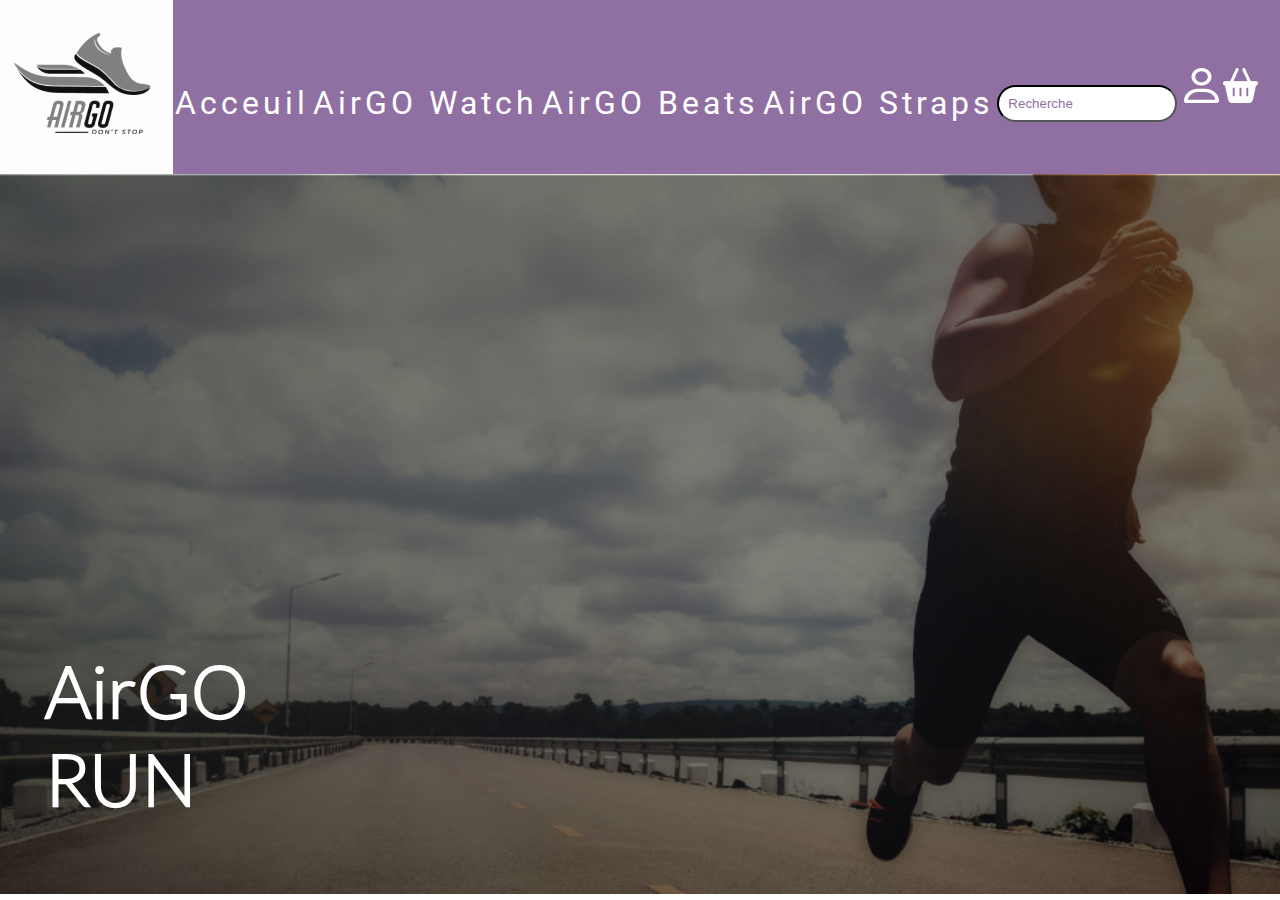
==== index.html @ 6ddc14f6 "header terminé avec semi responsive et quelques retouche a faire" ====
<!DOCTYPE html>
<html lang="en">

<head>
    <meta charset="UTF-8">
    <meta http-equiv="X-UA-Compatible" content="IE=edge">
    <meta name="viewport" content="width=device-width, initial-scale=1.0">
    <title>AirGo Run - Accueil</title>
    <link rel="stylesheet" href="style.css">
</head>

<body>
    <header>
        <div id="contheader-nav">
            <div id="div-logo">
                <img src="./static/image/Logo.png" alt="Logo AirGo Run">
            </div>

                <nav id="nav_header">
                    <ul>
                        <a href="#" class="li-header">
                            <li class="btn-plain">Acceuil</li>
                        </a>
                        <a href="#" class="li-header">
                            <li class="btn-plain">AirGO Watch</li>
                        </a>
                        <a href="#" class="li-header">
                            <li class="btn-plain">AirGO Beats</li>
                        </a>
                        <a href="#" class="li-header">
                            <li class="btn-plain">AirGO Straps</li>
                        </a>                    
                        <input id="search" type="search" placeholder="Recherche">
                    </ul>

                </nav>

            <div id="iconeheader">
                <div id="icn-user">
                <a href="#"><img src="./static/image/icone.user.png" alt="icone utilisateur"></a>
                </div>
                <div id="icn-panier">
                <a href="#"><img src="./static/image/icone.panier.png" alt="icone panier"></a>
                </div>
            </div>
        </div>
        <div id="img-header">
            <h1>
                <pre id="pre-h1">AirGO 
RUN</pre>
            </h1>
        </div>
    </header>
</body>

</html>
---- style.css ----
@font-face {
    font-family: "roboto";
    src: url("./static/font/Roboto/Roboto-Regular.ttf")format(truetype);
}

@font-face {
    font-family: "lato";
    src: url("./static/font/Lato/Lato-Light.ttf")format(truetype);
}
html{
    --res: calc(0.01 * 10vmin)
}
body{
    margin:0;
}
#contheader-nav{
    background-color: #9070A3;
    display: flex;
    justify-content: space-around;
    width: 100%;
}
#nav_header{
    width: 100%;
}

ul{
    display: flex;
    justify-content: space-around;
    height: 100%;
    align-items: center;
    width: 100%;
    padding-left: 0;
}
.li-header{
    font-size: calc(36 * var(--res));
    font-family: "roboto";
    text-decoration: none;
    list-style: none;
    color: #ffff;
    letter-spacing: 4px;

}
#div-logo{
    display: flex;
    justify-content: start;

}
#iconeheader{
    width: 10%;
    display: flex;
    align-items: center; 
}
#icn-user{
    margin:calc(5 * var(--res))
}
#search{
    border-radius: 2.5rem;
    border-color: #000;
    padding: calc(10 * var(--res));
    width: calc(200 * var(--res));
}
input::placeholder{
    color: #9070A3;
}

.btn-plain:hover{
border-bottom-style: solid;
border-color: #fff;
}

#img-header{
    background-image: url(./static/image/img.header.png);
    background-repeat: no-repeat;
    background-size: cover;
    height: calc(800 * var(--res));
    display: flex;
    justify-content: start;
    align-items: end;
}
h1{
    margin:0;
}
#pre-h1{
    font-family: "lato";
    font-size: calc(80 * var(--res));
    color: #fff;
    margin-left: calc(50 * var(--res));
}
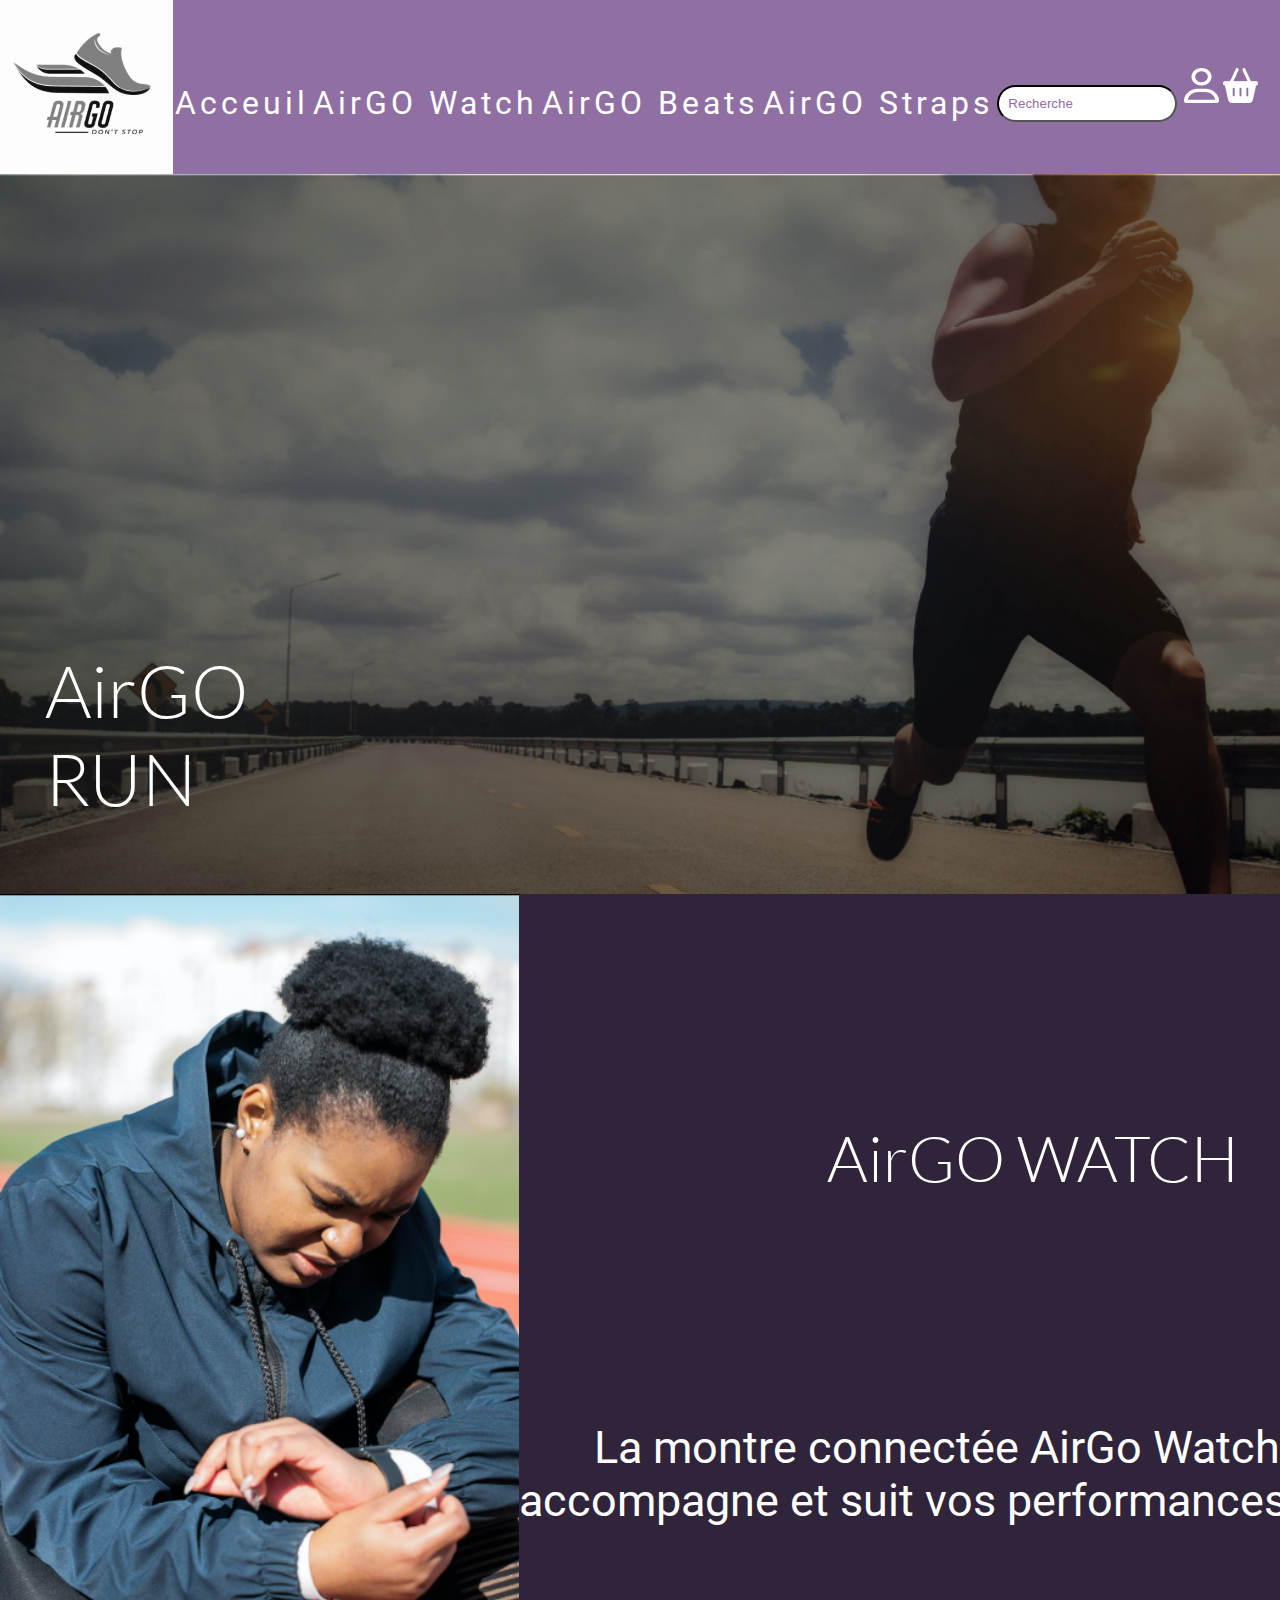
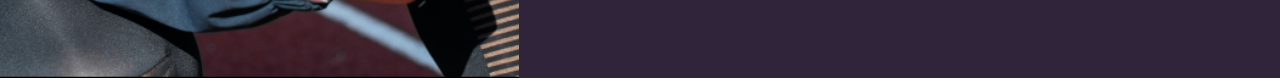
==== commit 89979355: "section 1 terminé ( airgo watch )" ====
--- a/index.html
+++ b/index.html
@@ -51,6 +51,16 @@
             </h1>
         </div>
     </header>
+    <section id="secta">
+        <div id="div-lefta">
+<img id="watcha" src="./static/image/airgowatch.accueil.png" alt="Présentations de montre">
+        </div>
+        <div id="div-righta">
+<h2 id="h2a">AirGO WATCH</h2>
+<pre id="prea">La montre connectée AirGo Watch qui vous 
+accompagne et suit vos performances au quotidien</p>
+        </div>
+    </section>
 </body>
 
 </html>--- a/style.css
+++ b/style.css
@@ -85,4 +85,31 @@
     font-size: calc(80 * var(--res));
     color: #fff;
     margin-left: calc(50 * var(--res));
+    font-weight: lighter;
+}
+#div-righta{
+    background-color: #2F243A;
+    width: 100%;
+}
+#secta{
+    display: flex;
+}
+#h2a{
+    text-align: center;
+    font-family: "lato";
+    font-size: calc(70 * var(--res));
+    color:#fff;
+    margin-top: calc(250 * var(--res));
+    font-weight: lighter;
+}
+#prea{
+    text-align: center;
+    font-size: calc(50 * var(--res));
+    font-family: "roboto";
+    color:#fff;
+    margin-top: calc(250 * var(--res));
+    margin-bottom: 0;
+}
+#watcha{
+    height: 100%;
 }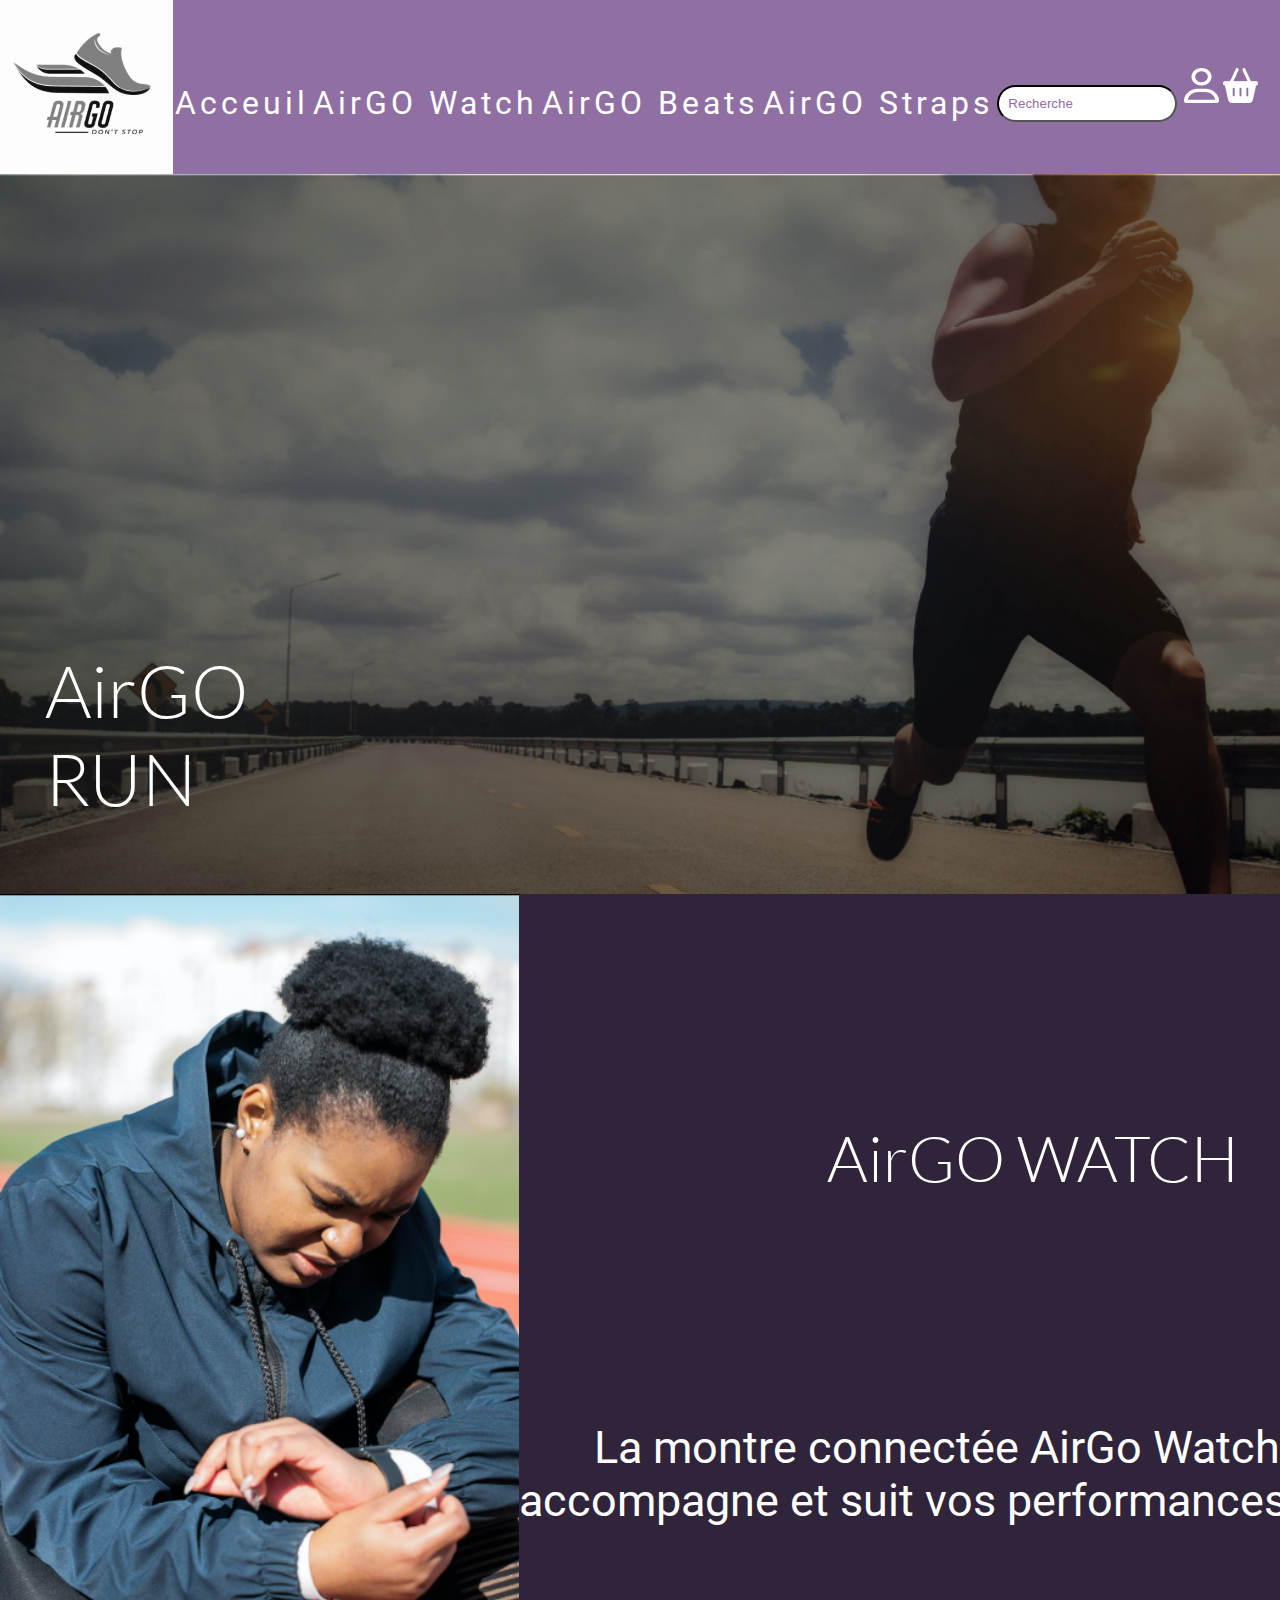
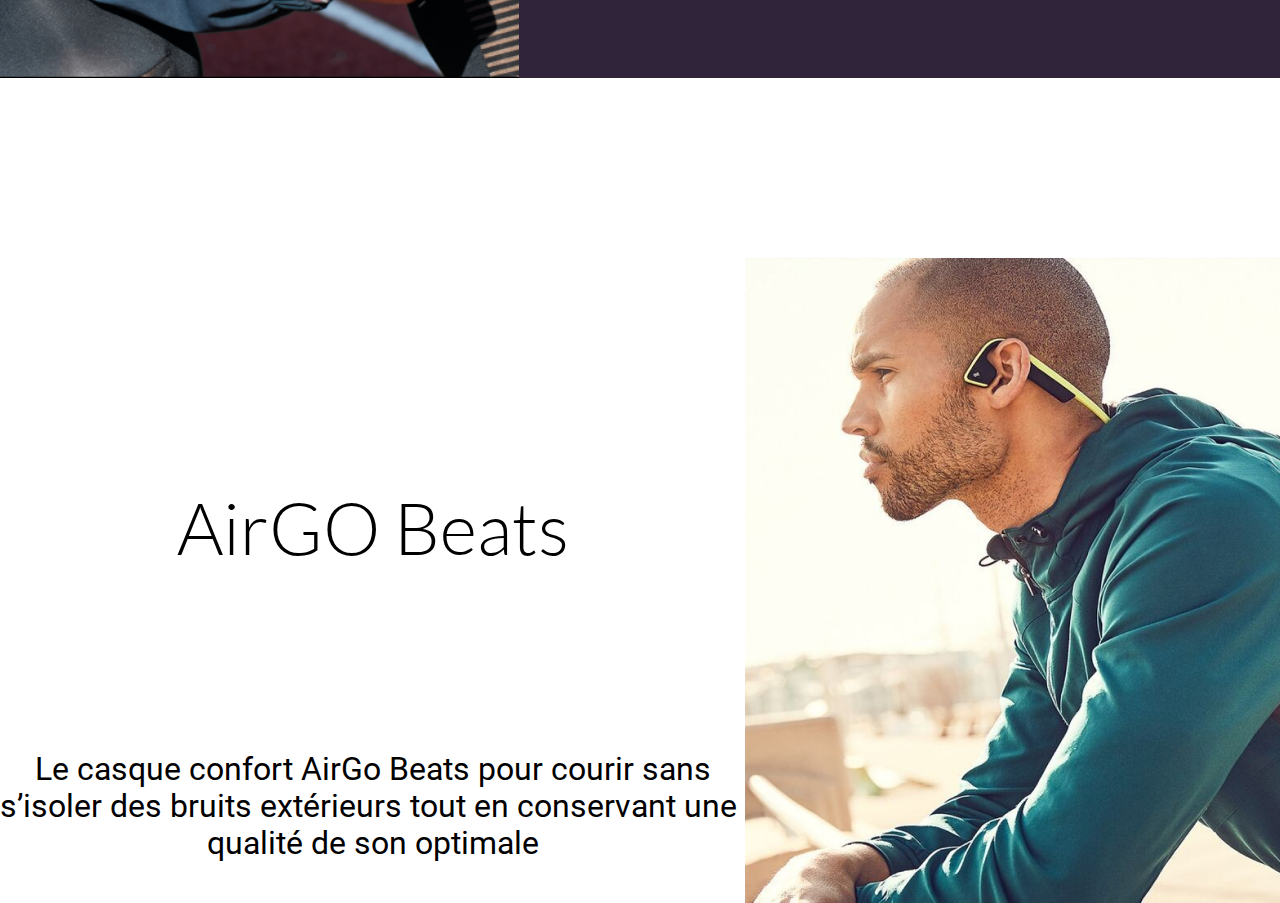
==== commit e270fb17: "section 2 terminé ( airgo beats )" ====
--- a/index.html
+++ b/index.html
@@ -61,6 +61,18 @@
 accompagne et suit vos performances au quotidien</p>
         </div>
     </section>
+
+    <section id="sectb">
+        <div id="div-leftb">
+<h2 id="h2b">AirGO Beats</h2>
+<pre id="preb">Le casque confort AirGo Beats pour courir sans
+s’isoler des bruits extérieurs tout en conservant une 
+qualité de son optimale</pre>
+        </div>
+        <div id="div-rightb">
+<img src="./static/image/airgoBeats.accueil.png" alt="Casque de représentation">
+        </div>
+    </section>
 </body>
 
 </html>--- a/style.css
+++ b/style.css
@@ -112,4 +112,37 @@
 }
 #watcha{
     height: 100%;
+}
+
+#sectb{
+    display: flex;
+    width: 100%;
+    margin-top: calc(200 * var(--res));
+}
+#div-rightb{
+    display: flex;
+    justify-content: end ;
+    width: 100%;
+}
+#div-leftb{
+    width: 100%;
+}
+
+#h2b{
+    
+        text-align: center;
+        font-family: "lato";
+        font-size: calc(80 * var(--res));
+        color:#000;
+        margin-top: calc(250 * var(--res));
+        font-weight: lighter;
+
+}
+#preb{
+    text-align: center;
+    font-size: calc(35 * var(--res));
+    font-family: "roboto";
+    color:#000;
+    margin-top: calc(200 * var(--res));
+    margin-bottom: 0;
 }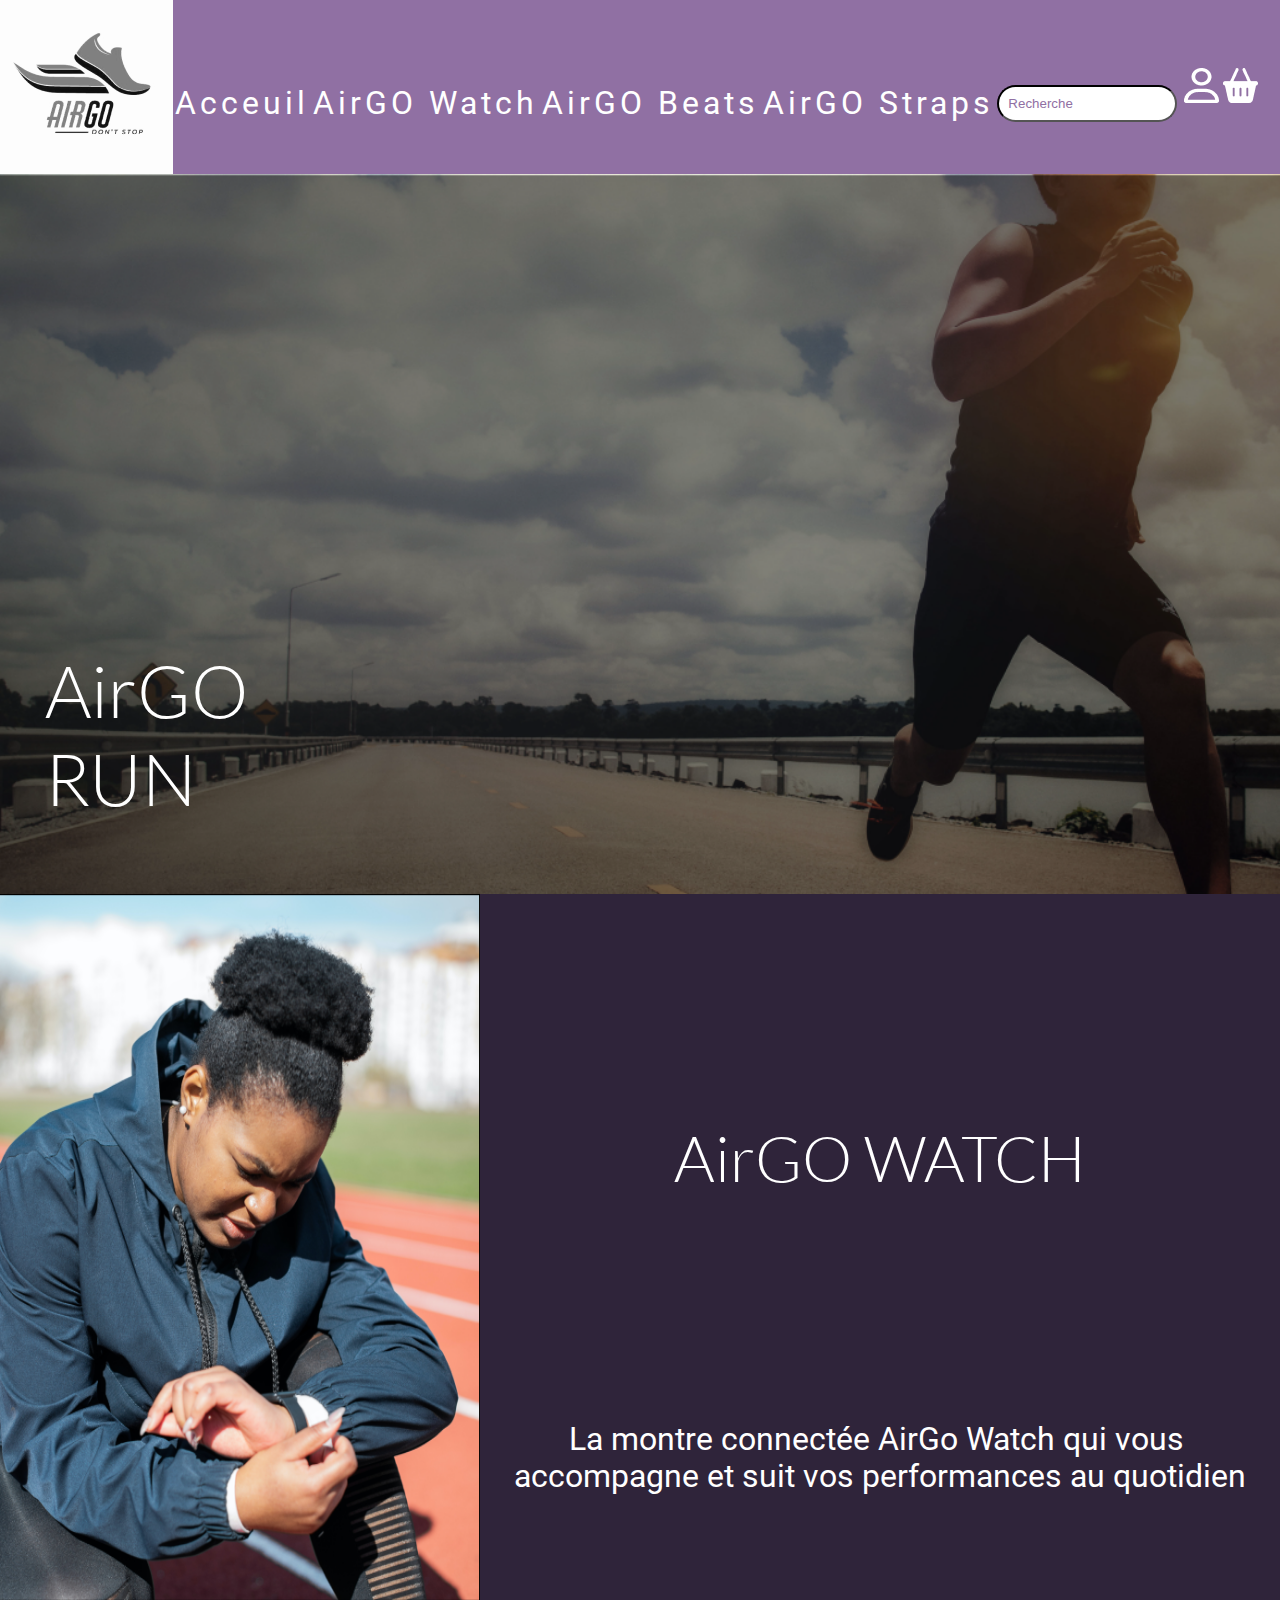
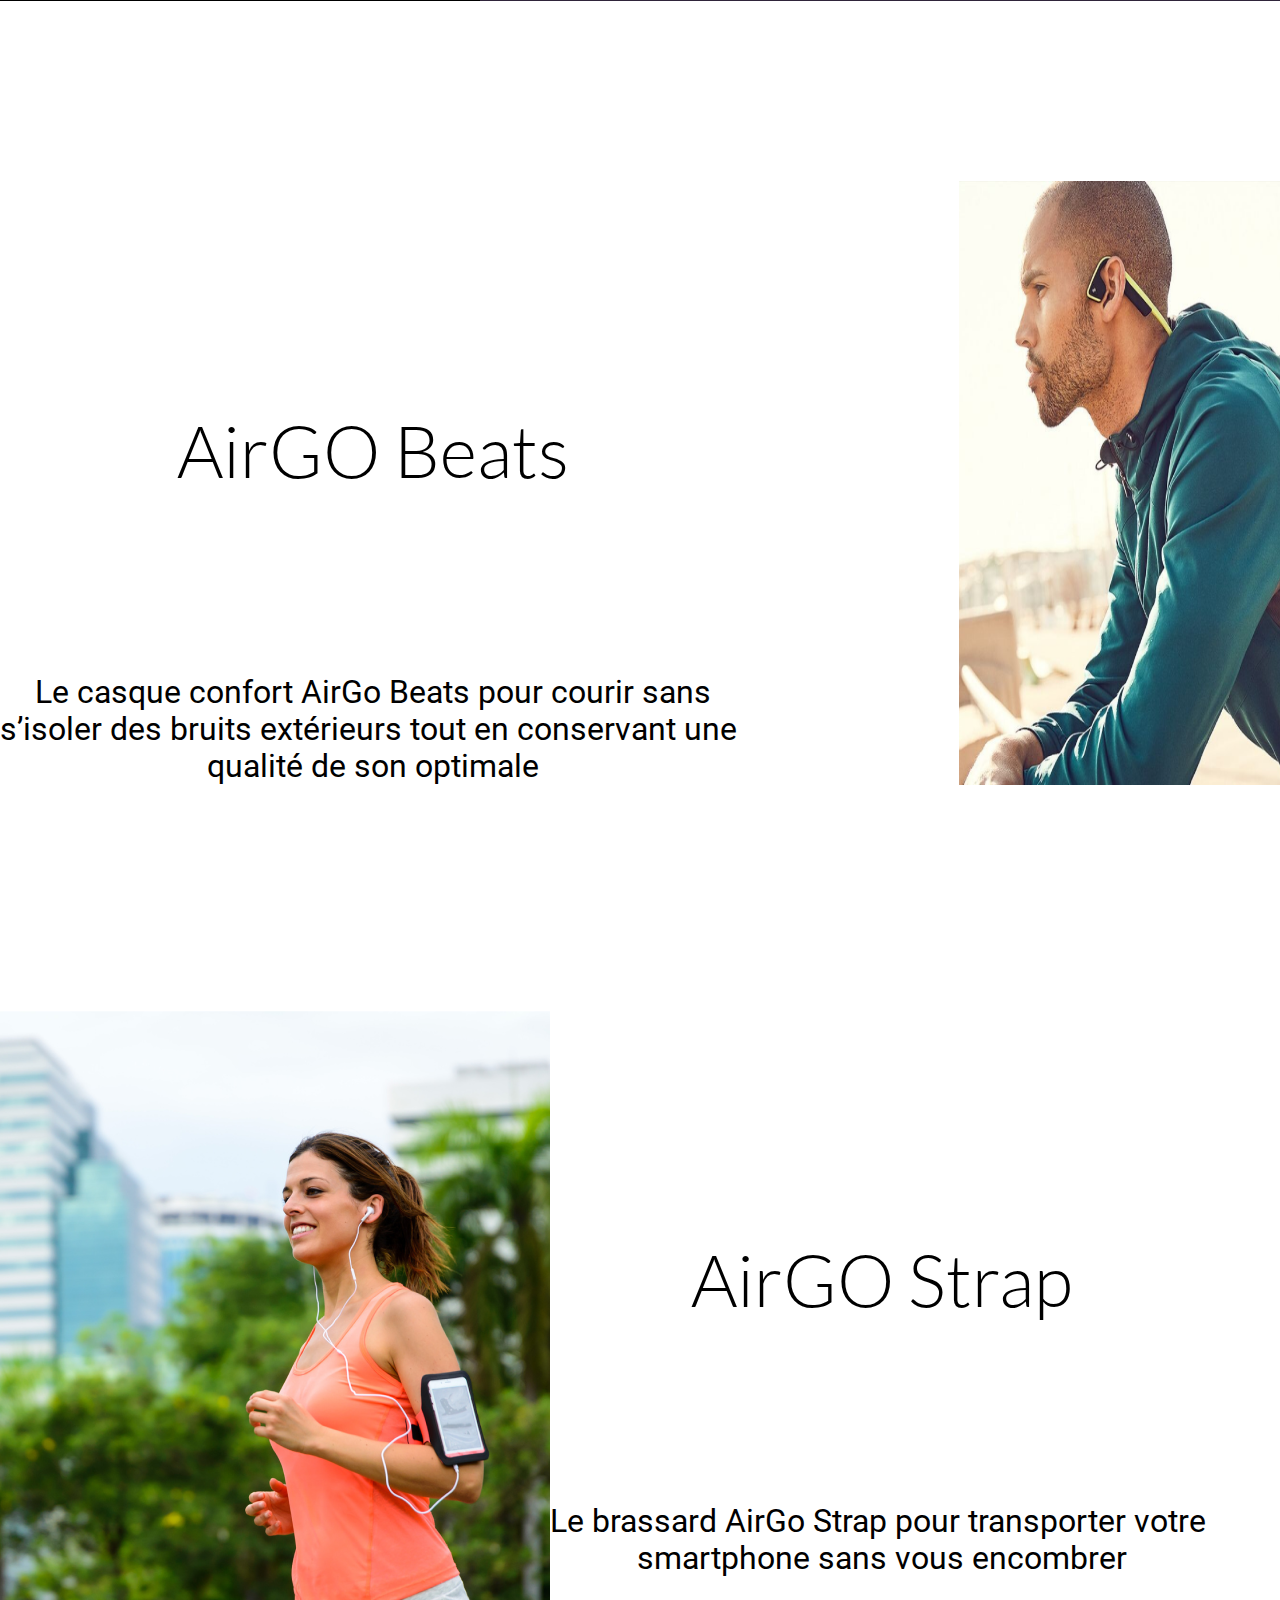
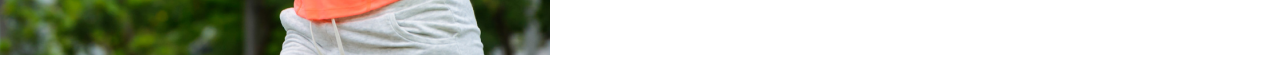
==== commit ae1497ba: "début de la section 3 ( airgo Strap)" ====
--- a/index.html
+++ b/index.html
@@ -16,31 +16,31 @@
                 <img src="./static/image/Logo.png" alt="Logo AirGo Run">
             </div>
 
-                <nav id="nav_header">
-                    <ul>
-                        <a href="#" class="li-header">
-                            <li class="btn-plain">Acceuil</li>
-                        </a>
-                        <a href="#" class="li-header">
-                            <li class="btn-plain">AirGO Watch</li>
-                        </a>
-                        <a href="#" class="li-header">
-                            <li class="btn-plain">AirGO Beats</li>
-                        </a>
-                        <a href="#" class="li-header">
-                            <li class="btn-plain">AirGO Straps</li>
-                        </a>                    
-                        <input id="search" type="search" placeholder="Recherche">
-                    </ul>
+            <nav id="nav_header">
+                <ul>
+                    <a href="#" class="li-header">
+                        <li class="btn-plain">Acceuil</li>
+                    </a>
+                    <a href="#" class="li-header">
+                        <li class="btn-plain">AirGO Watch</li>
+                    </a>
+                    <a href="#" class="li-header">
+                        <li class="btn-plain">AirGO Beats</li>
+                    </a>
+                    <a href="#" class="li-header">
+                        <li class="btn-plain">AirGO Straps</li>
+                    </a>
+                    <input id="search" type="search" placeholder="Recherche">
+                </ul>
 
-                </nav>
+            </nav>
 
             <div id="iconeheader">
                 <div id="icn-user">
-                <a href="#"><img src="./static/image/icone.user.png" alt="icone utilisateur"></a>
+                    <a href="#"><img src="./static/image/icone.user.png" alt="icone utilisateur"></a>
                 </div>
                 <div id="icn-panier">
-                <a href="#"><img src="./static/image/icone.panier.png" alt="icone panier"></a>
+                    <a href="#"><img src="./static/image/icone.panier.png" alt="icone panier"></a>
                 </div>
             </div>
         </div>
@@ -53,11 +53,11 @@
     </header>
     <section id="secta">
         <div id="div-lefta">
-<img id="watcha" src="./static/image/airgowatch.accueil.png" alt="Présentations de montre">
+            <img id="watcha" src="./static/image/airgowatch.accueil.png" alt="Présentations de montre">
         </div>
         <div id="div-righta">
-<h2 id="h2a">AirGO WATCH</h2>
-<pre id="prea">La montre connectée AirGo Watch qui vous 
+            <h2 id="h2a">AirGO WATCH</h2>
+            <pre id="prea">La montre connectée AirGo Watch qui vous 
 accompagne et suit vos performances au quotidien</p>
         </div>
     </section>
@@ -70,7 +70,18 @@
 qualité de son optimale</pre>
         </div>
         <div id="div-rightb">
-<img src="./static/image/airgoBeats.accueil.png" alt="Casque de représentation">
+            <img id="img-size" src="./static/image/airgoBeats.accueil.png" alt="Casque de représentation">
+        </div>
+    </section>
+
+    <section id="sectc">
+        <div id="div-leftc">
+<img src="./static/image/airGoStrap.accueil.png" alt="bracelet représentation">
+        </div>
+        <div id="rightb">
+<h2 id="h2b">AirGO Strap</h2>
+<pre id="prec">Le brassard AirGo Strap pour transporter votre 
+smartphone sans vous encombrer</pre>
         </div>
     </section>
 </body>
--- a/style.css
+++ b/style.css
@@ -87,12 +87,16 @@
     margin-left: calc(50 * var(--res));
     font-weight: lighter;
 }
+#div-lefta{
+    width: 60%;
+}
 #div-righta{
     background-color: #2F243A;
     width: 100%;
 }
 #secta{
     display: flex;
+    width: 100%;
 }
 #h2a{
     text-align: center;
@@ -104,7 +108,7 @@
 }
 #prea{
     text-align: center;
-    font-size: calc(50 * var(--res));
+    font-size: calc(35 * var(--res));
     font-family: "roboto";
     color:#fff;
     margin-top: calc(250 * var(--res));
@@ -112,6 +116,7 @@
 }
 #watcha{
     height: 100%;
+    width: 100%;
 }
 
 #sectb{
@@ -126,6 +131,7 @@
 }
 #div-leftb{
     width: 100%;
+
 }
 
 #h2b{
@@ -137,6 +143,7 @@
         margin-top: calc(250 * var(--res));
         font-weight: lighter;
 
+
 }
 #preb{
     text-align: center;
@@ -145,4 +152,33 @@
     color:#000;
     margin-top: calc(200 * var(--res));
     margin-bottom: 0;
+
+}
+#img-size{
+width: 60%;
+height: 100%;
+}
+
+
+#sectc{
+display: flex;
+margin-top: calc(250 * var(--res));
+}
+
+#h2c{
+    text-align: center;
+    font-family: "lato";
+    font-size: calc(80 * var(--res));
+    color:#000;
+    margin-top: calc(250 * var(--res));
+    font-weight: lighter;
+}
+
+#prec{
+    text-align: center;
+    font-size: calc(35 * var(--res));
+    font-family: "roboto";
+    color:#000;
+    margin-top: calc(200 * var(--res));
+    margin-bottom: 0;
 }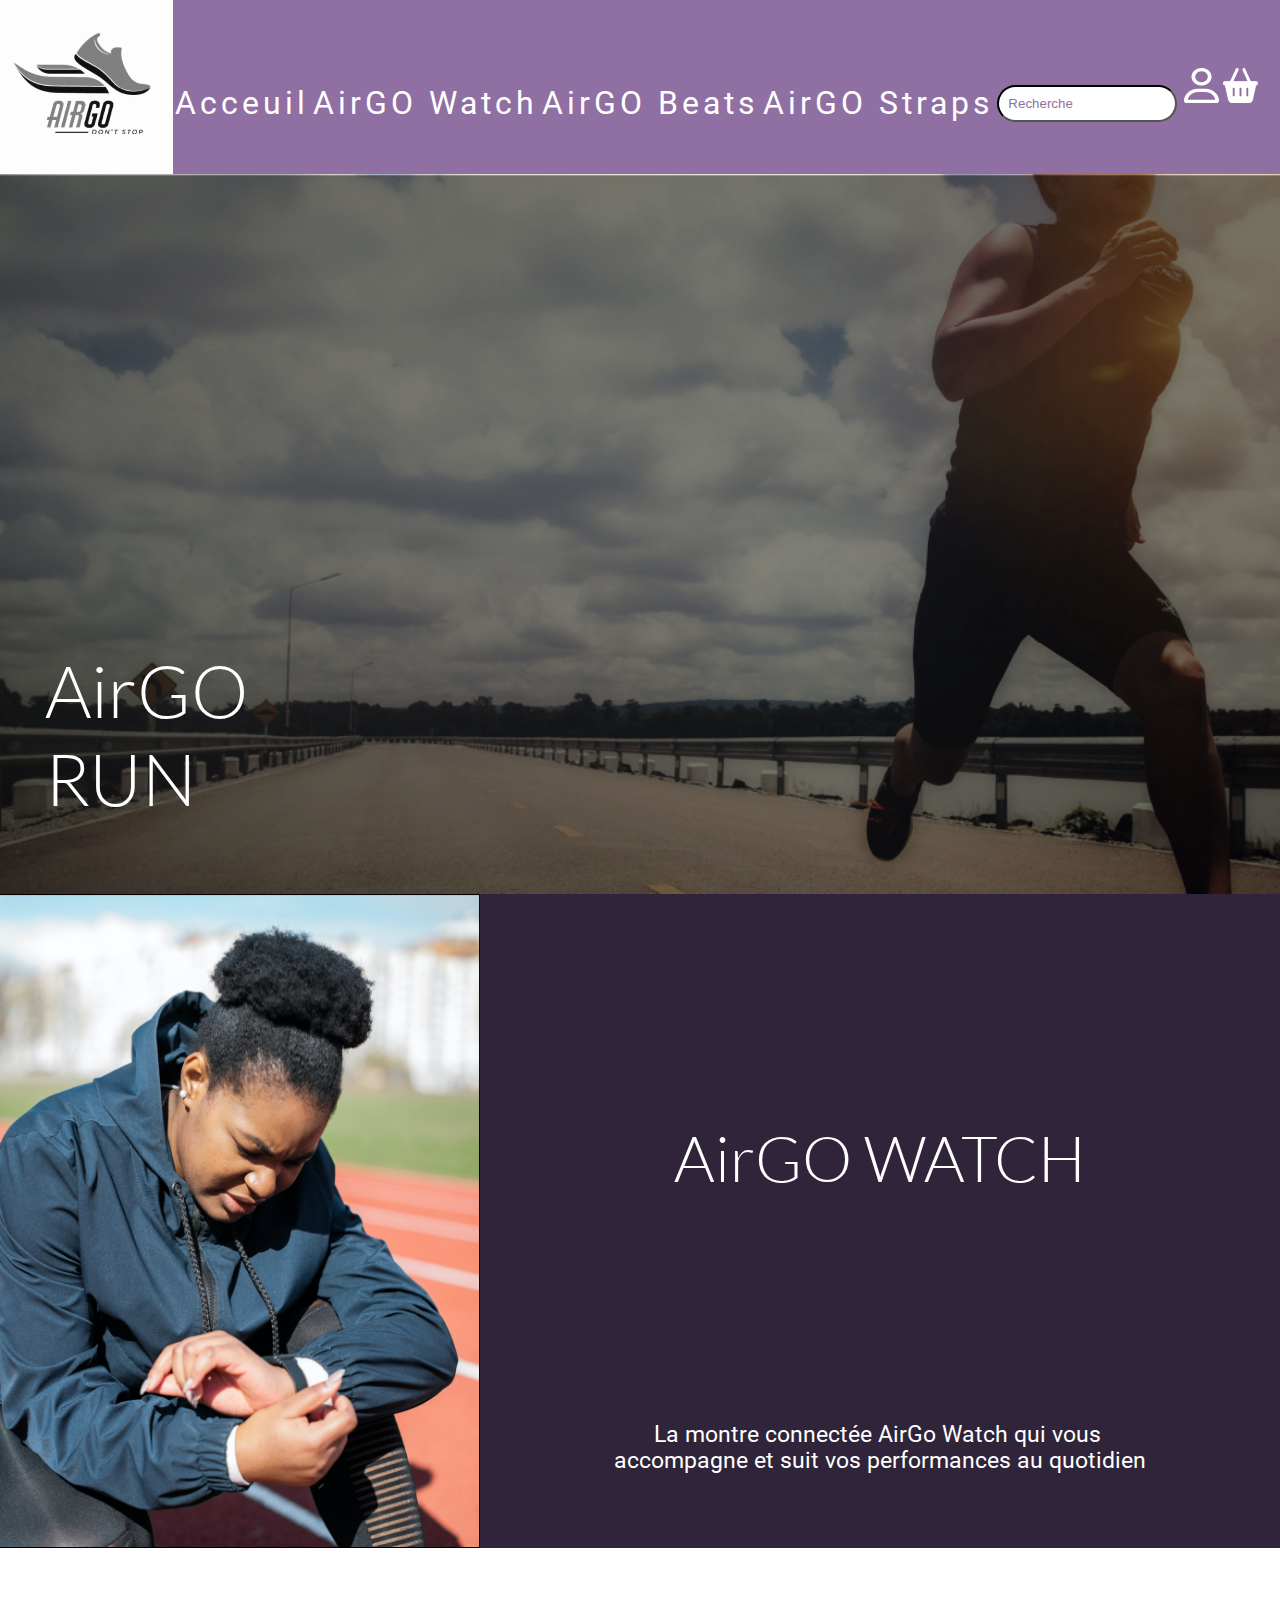
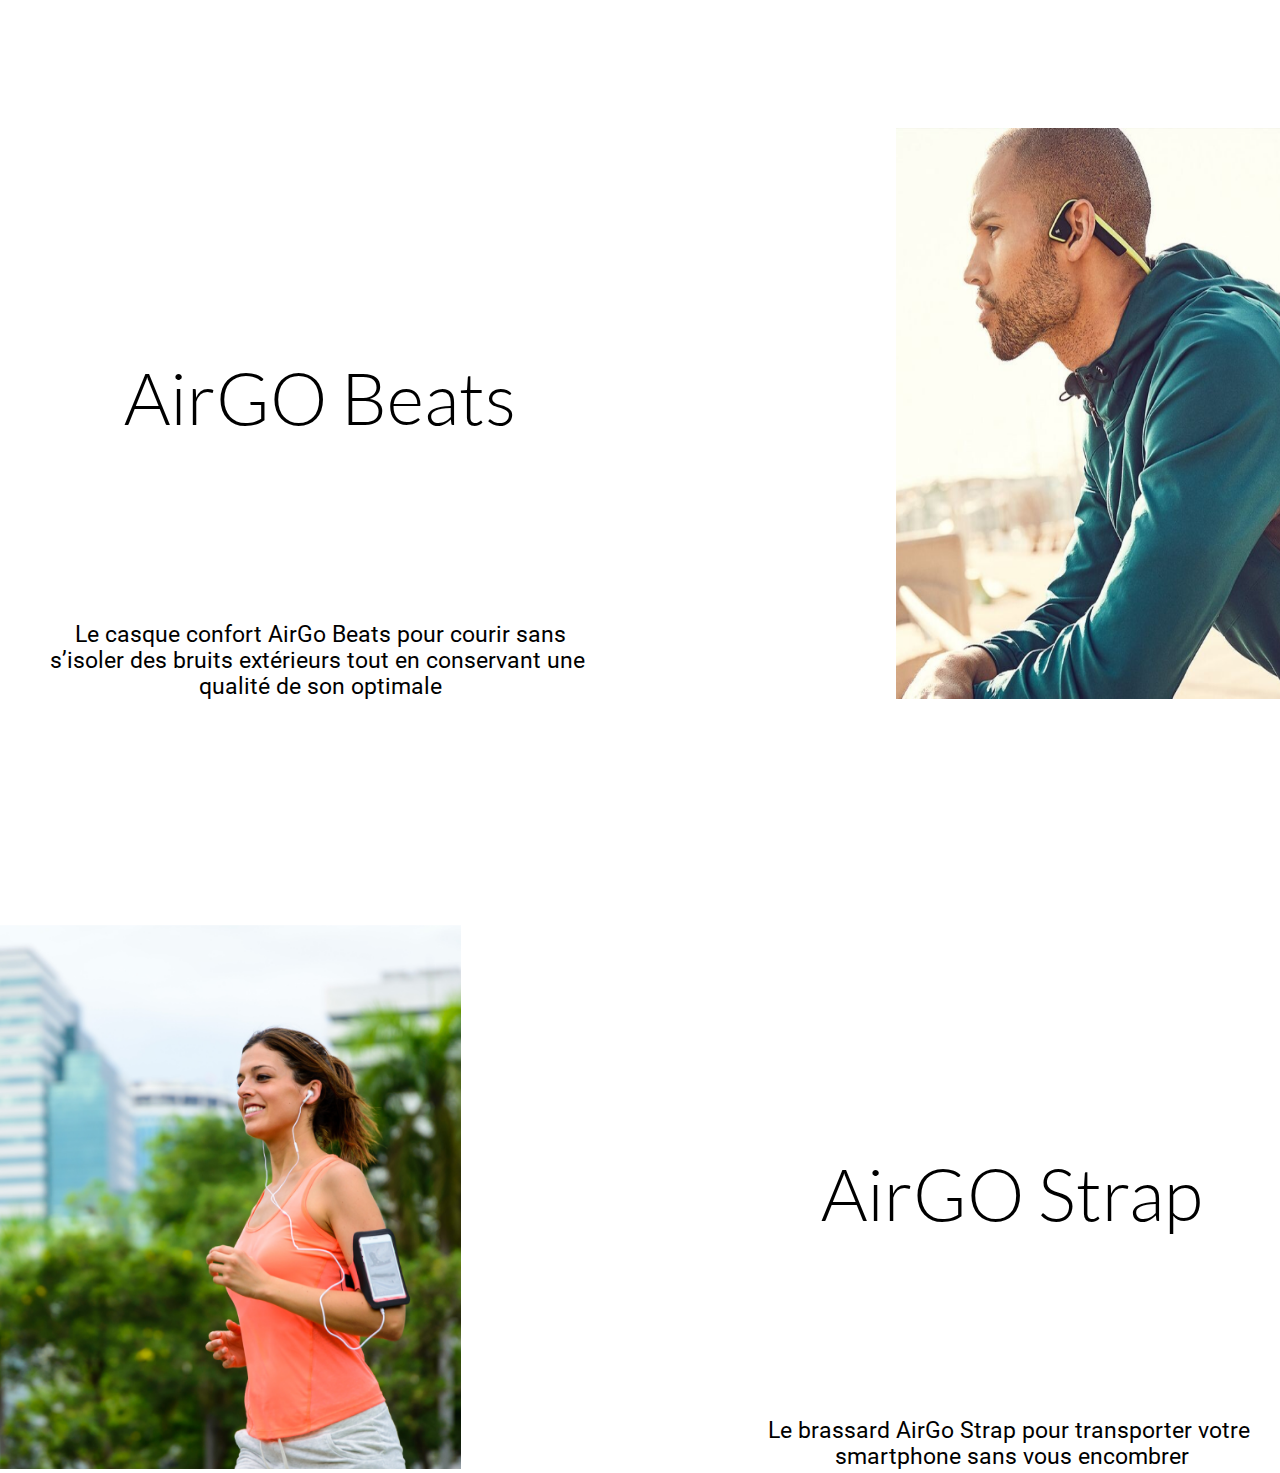
==== commit 6464e963: "section 3 terminé (airgo strap)" ====
--- a/index.html
+++ b/index.html
@@ -76,7 +76,7 @@
 
     <section id="sectc">
         <div id="div-leftc">
-<img src="./static/image/airGoStrap.accueil.png" alt="bracelet représentation">
+<img id="img-size" src="./static/image/airGoStrap.accueil.png" alt="bracelet représentation">
         </div>
         <div id="rightb">
 <h2 id="h2b">AirGO Strap</h2>
@@ -84,6 +84,10 @@
 smartphone sans vous encombrer</pre>
         </div>
     </section>
+
+    <footer>
+        
+    </footer>
 </body>
 
 </html>--- a/style.css
+++ b/style.css
@@ -108,7 +108,7 @@
 }
 #prea{
     text-align: center;
-    font-size: calc(35 * var(--res));
+    font-size: calc(25 * var(--res));
     font-family: "roboto";
     color:#fff;
     margin-top: calc(250 * var(--res));
@@ -147,7 +147,7 @@
 }
 #preb{
     text-align: center;
-    font-size: calc(35 * var(--res));
+    font-size: calc(25 * var(--res));
     font-family: "roboto";
     color:#000;
     margin-top: calc(200 * var(--res));
@@ -163,12 +163,13 @@
 #sectc{
 display: flex;
 margin-top: calc(250 * var(--res));
+
 }
 
 #h2c{
     text-align: center;
     font-family: "lato";
-    font-size: calc(80 * var(--res));
+    font-size: calc(70 * var(--res));
     color:#000;
     margin-top: calc(250 * var(--res));
     font-weight: lighter;
@@ -176,9 +177,15 @@
 
 #prec{
     text-align: center;
-    font-size: calc(35 * var(--res));
+    font-size: calc(25 * var(--res));
     font-family: "roboto";
     color:#000;
     margin-top: calc(200 * var(--res));
     margin-bottom: 0;
+}
+#div-leftc{
+width: 60%;
+}
+#div-rightc{
+    width: 100%;
 }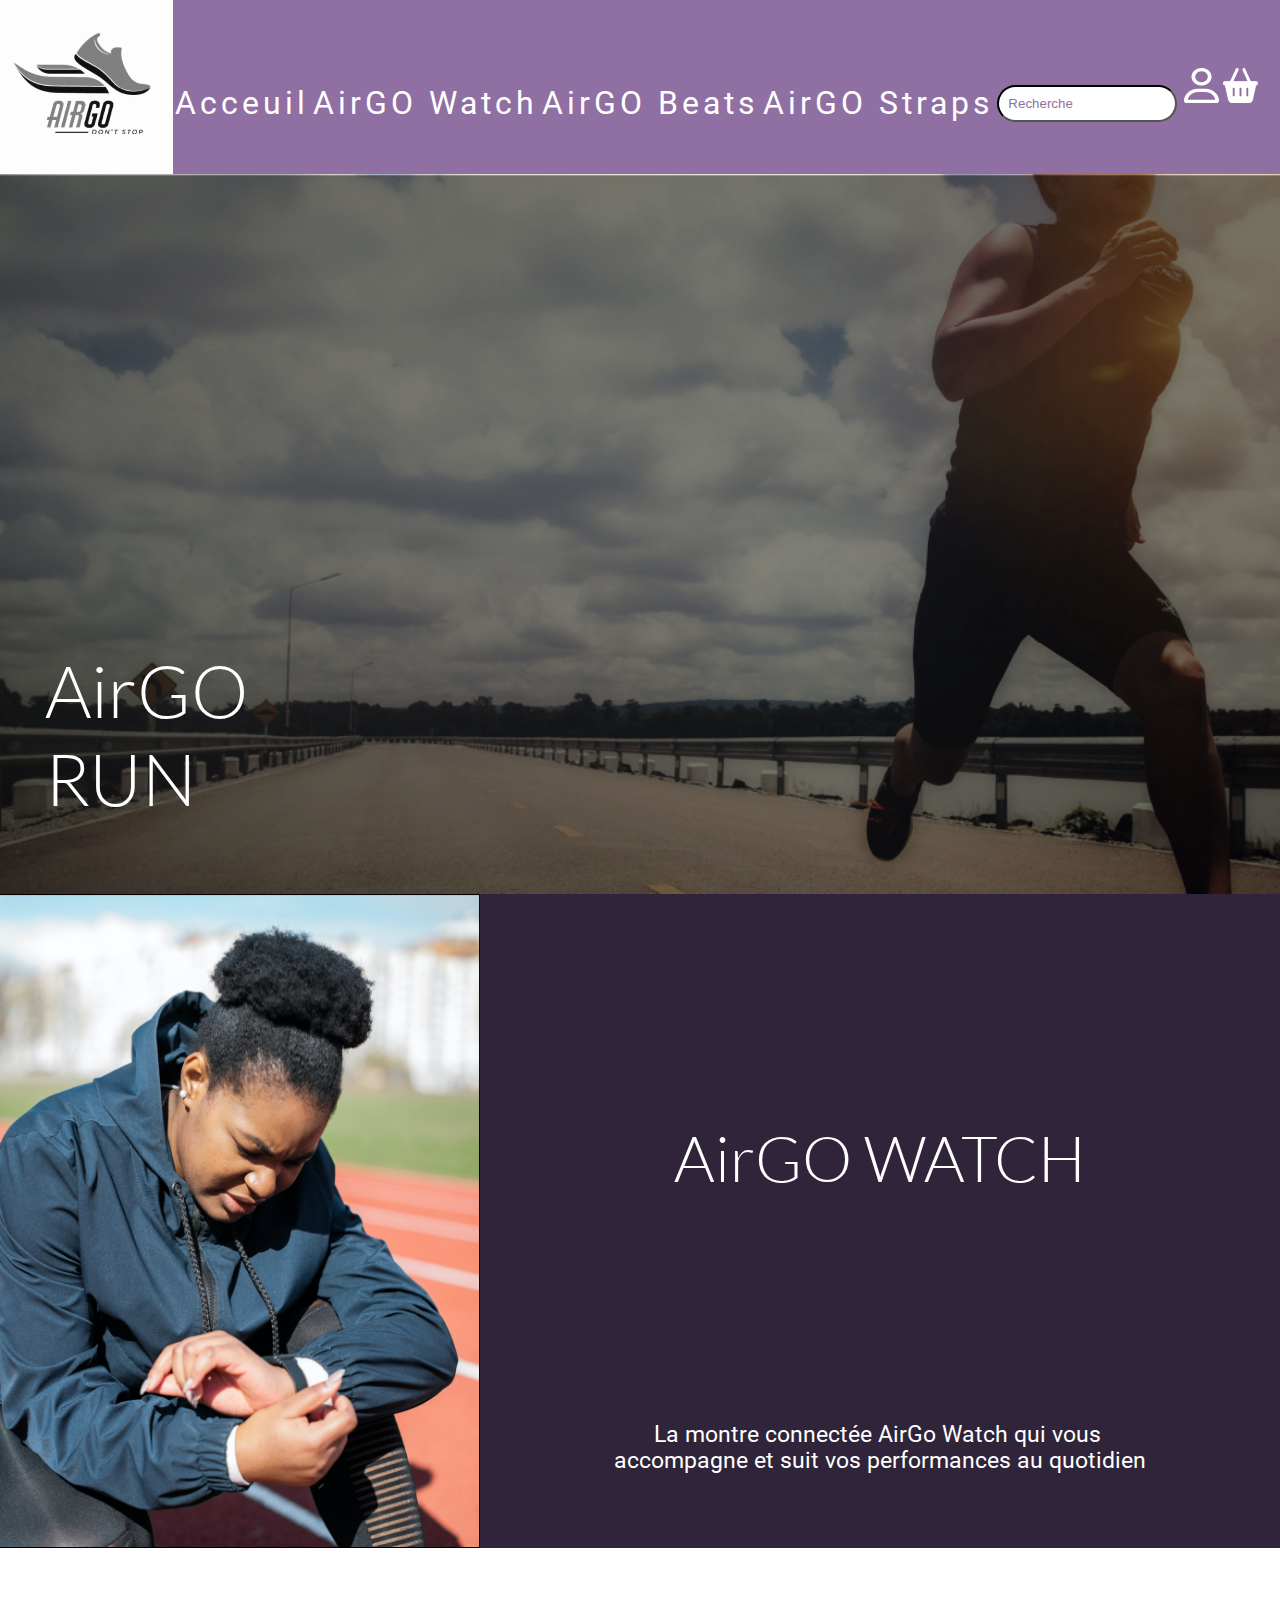
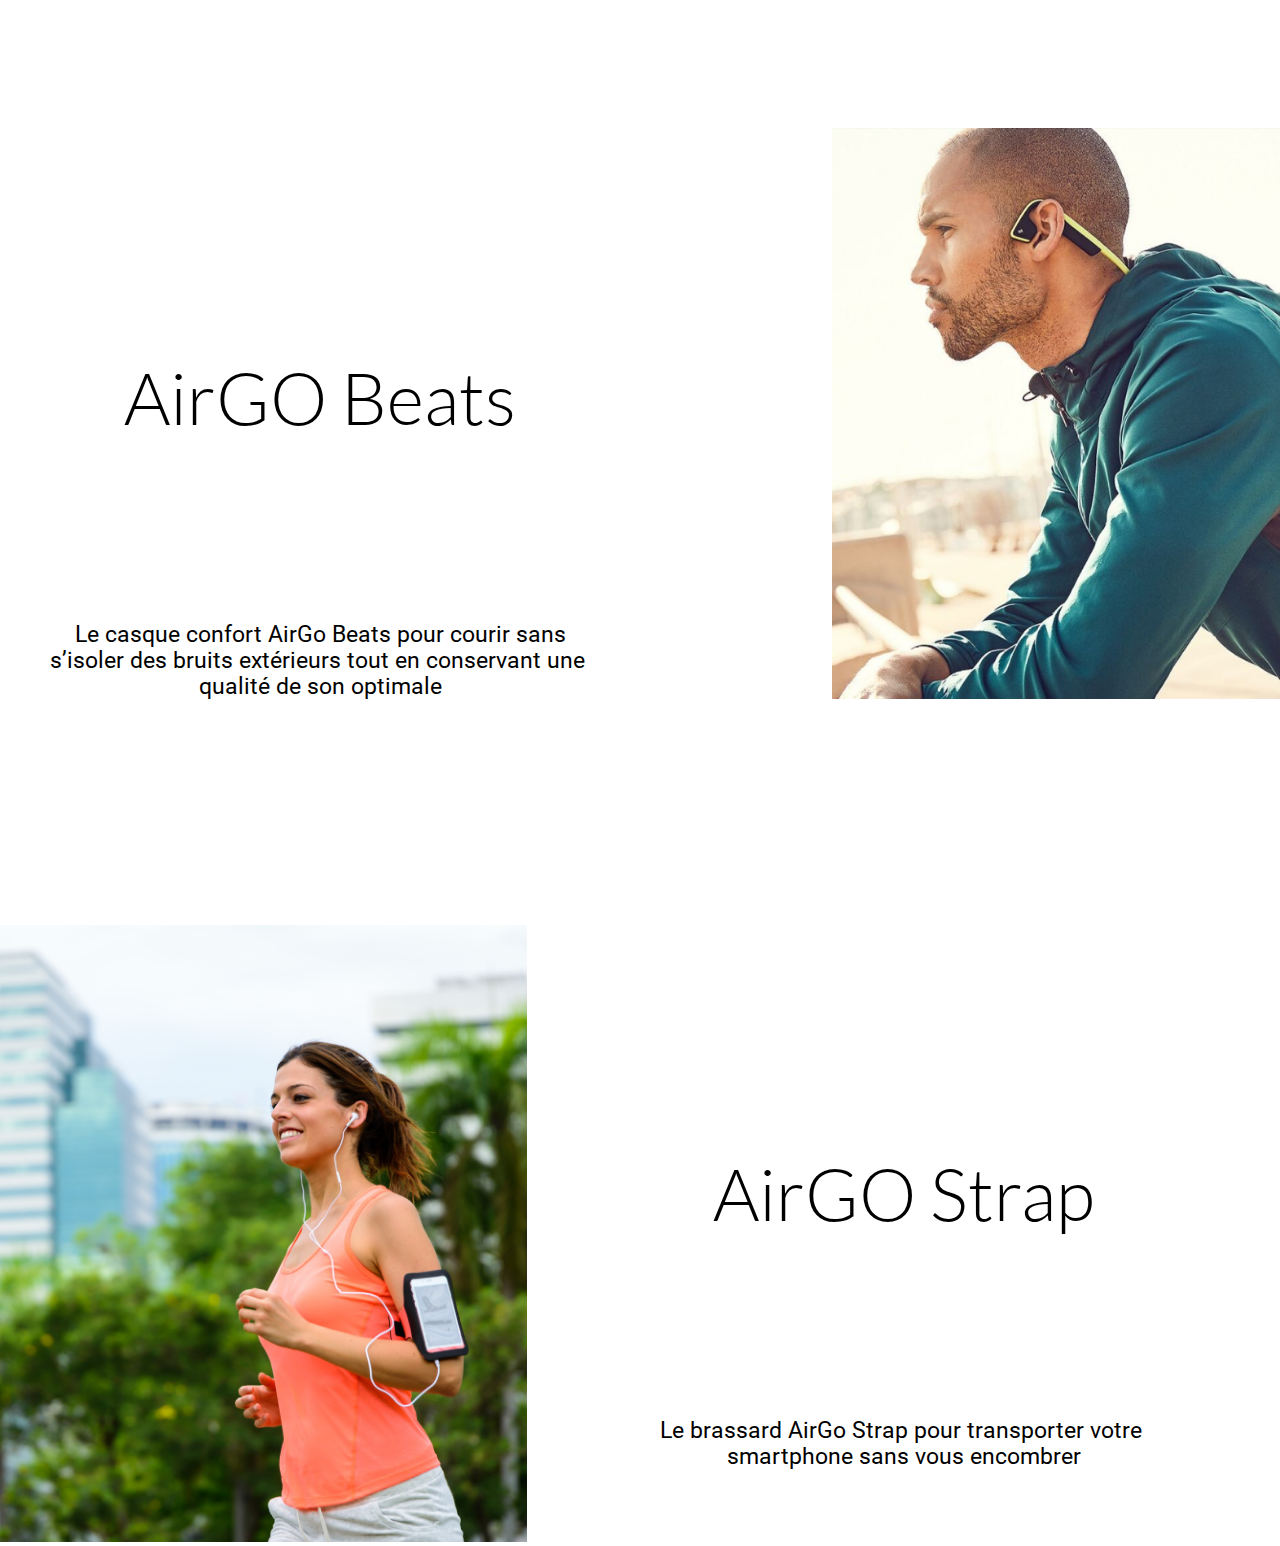
==== commit e4414584: "modif section c" ====
--- a/index.html
+++ b/index.html
@@ -76,9 +76,9 @@
 
     <section id="sectc">
         <div id="div-leftc">
-<img id="img-size" src="./static/image/airGoStrap.accueil.png" alt="bracelet représentation">
+<img id="img-sizec" src="./static/image/airGoStrap.accueil.png" alt="bracelet représentation">
         </div>
-        <div id="rightb">
+        <div id="rightc">
 <h2 id="h2b">AirGO Strap</h2>
 <pre id="prec">Le brassard AirGo Strap pour transporter votre 
 smartphone sans vous encombrer</pre>
--- a/style.css
+++ b/style.css
@@ -155,7 +155,7 @@
 
 }
 #img-size{
-width: 60%;
+width: 70%;
 height: 100%;
 }
 
@@ -184,8 +184,11 @@
     margin-bottom: 0;
 }
 #div-leftc{
-width: 60%;
+width: 70%;
 }
-#div-rightc{
+#rightc{
+    width: 100%;
+}
+#img-sizec{
     width: 100%;
 }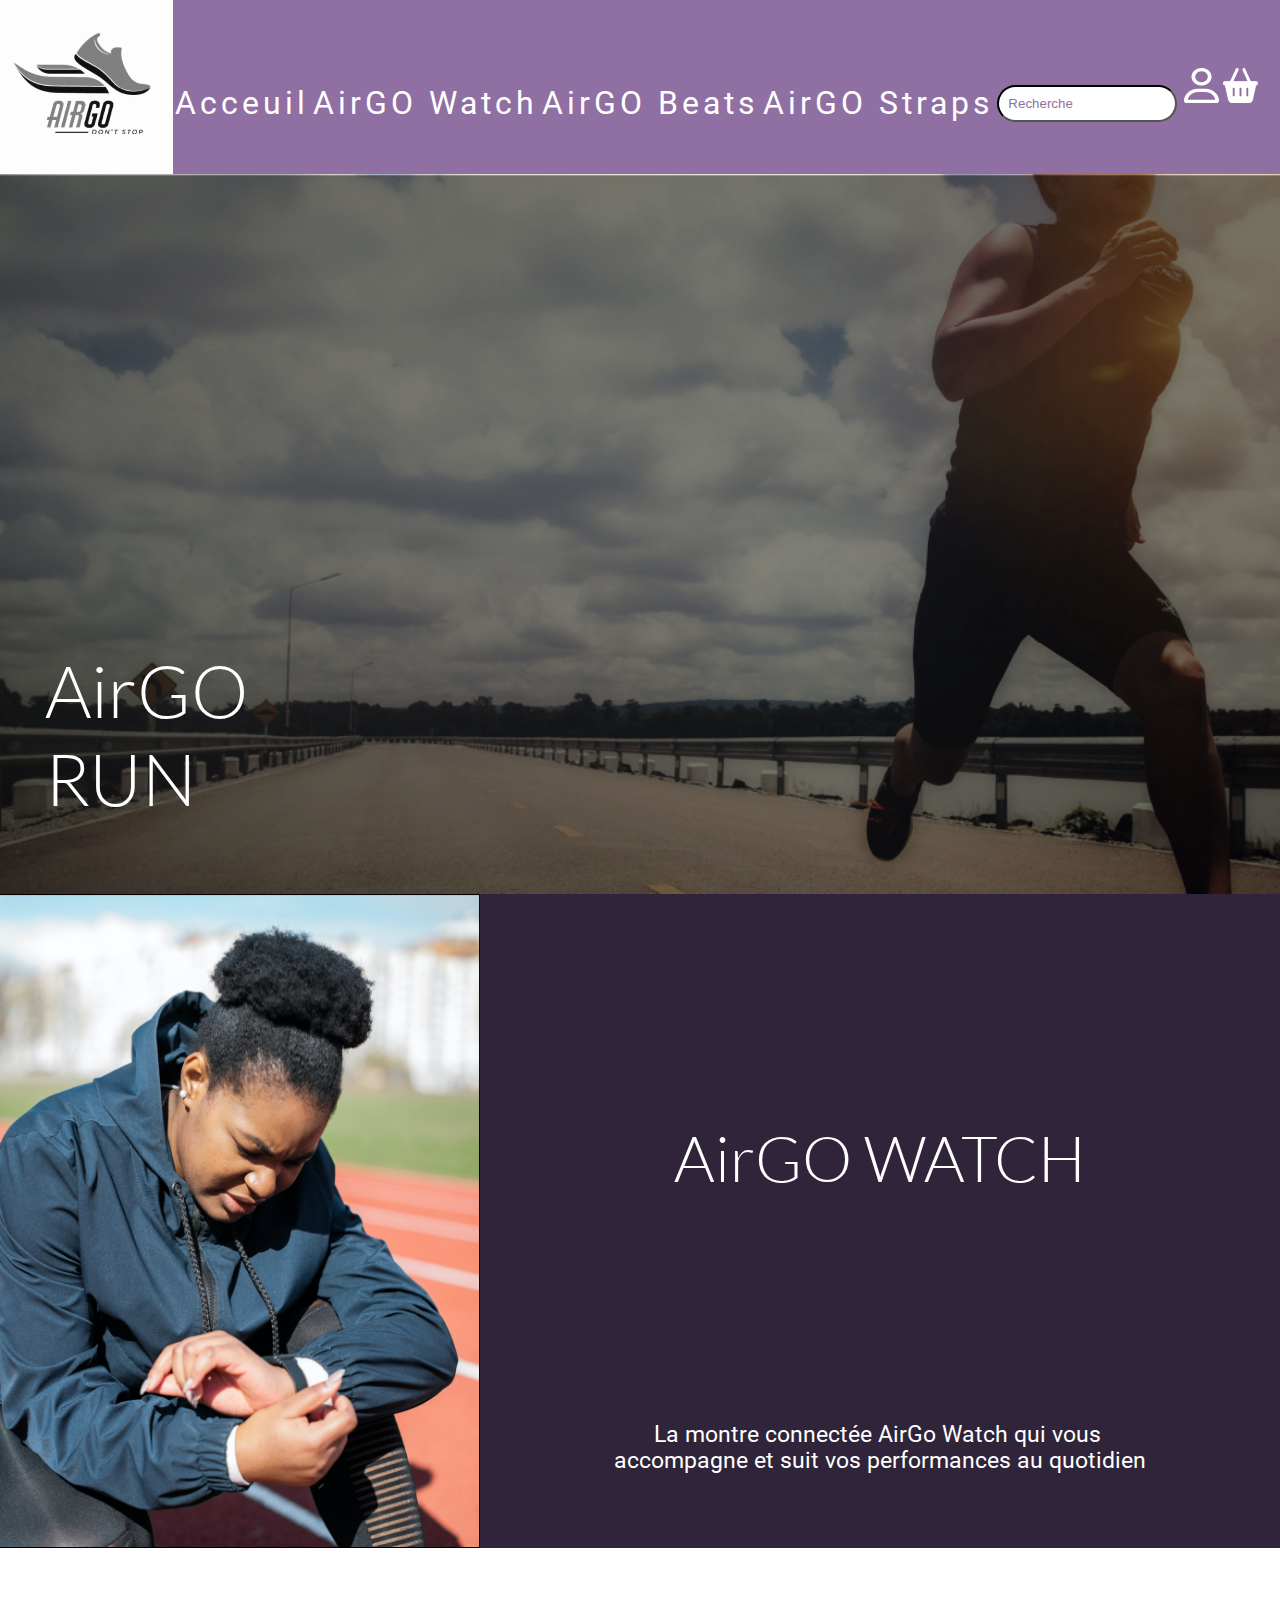
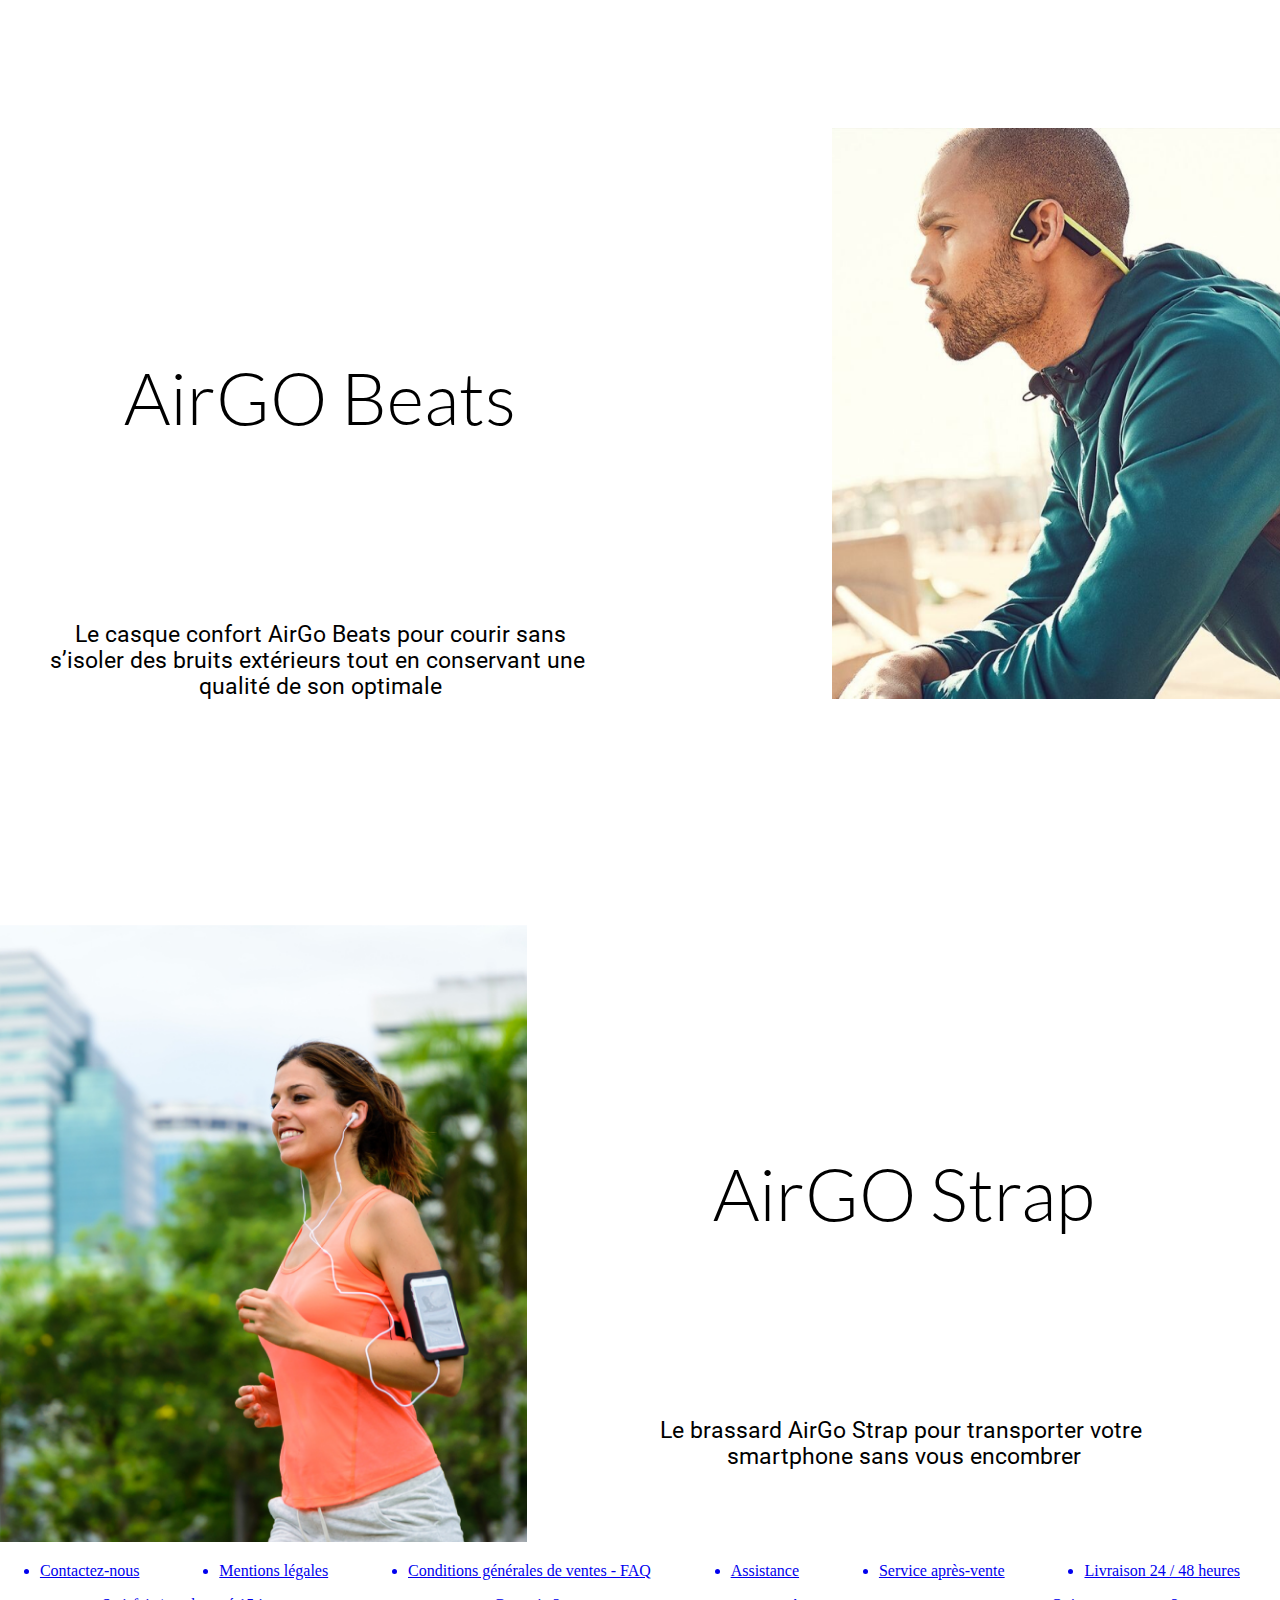
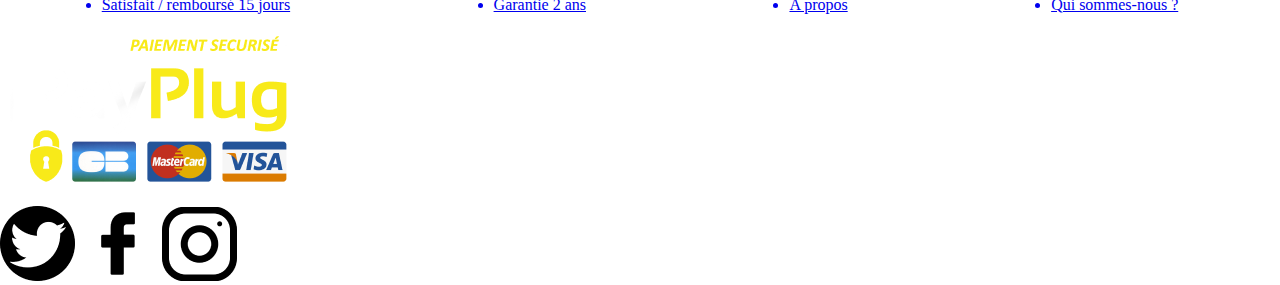
==== commit 3cb870cd: "la page AirGo WAtch bientôt terminé" ====
--- a/index.html
+++ b/index.html
@@ -10,6 +10,7 @@
 </head>
 
 <body>
+    <!--START HEADER-->
     <header>
         <div id="contheader-nav">
             <div id="div-logo">
@@ -17,7 +18,7 @@
             </div>
 
             <nav id="nav_header">
-                <ul>
+                <ul id="ul_navheader">
                     <a href="#" class="li-header">
                         <li class="btn-plain">Acceuil</li>
                     </a>
@@ -51,16 +52,23 @@
             </h1>
         </div>
     </header>
+
+<!--END HEADER-->
+
+<!--Start section sous header ( la première ) -->
     <section id="secta">
         <div id="div-lefta">
+            <!-- La première image qui se trouve a gauche -->
             <img id="watcha" src="./static/image/airgowatch.accueil.png" alt="Présentations de montre">
         </div>
+        <!-- le texte qui se trouve a gauche de l'image -->
         <div id="div-righta">
             <h2 id="h2a">AirGO WATCH</h2>
             <pre id="prea">La montre connectée AirGo Watch qui vous 
 accompagne et suit vos performances au quotidien</p>
         </div>
     </section>
+    <!--END Section A -->
 
     <section id="sectb">
         <div id="div-leftb">
@@ -85,9 +93,41 @@
         </div>
     </section>
 
-    <footer>
-        
+
+    <!--START FOOTER-->
+
+
+    <footer id="footer_home">
+         <div class="renseig">
+            <ul class="ulfooter">
+                <a href="#" class="a_footer"><li>Contactez-nous</li></a>
+                <a href="#" class="a_footer"><li>Mentions légales</li></a>
+                <a href="#" class="a_footer"><li>Conditions générales de ventes - FAQ</li></a>
+                <a href="#" class="a_footer"><li>Assistance</li></a>
+                <a href="#" class="a_footer"><li>Service après-vente</li></a>
+                <a href="#" class="a_footer"><li>Livraison 24 / 48 heures</li></a>
+            </ul>
+         </div>
+         <div class="renseig">
+          <ul class="ulfooter">
+            <a href="#" class="a_footer"><li>Satisfait / remboursé 15 jours</li></a>
+            <a href="#" class="a_footer"><li>Garantie 2 ans</li></a>
+            <a href="#" class="a_footer"><li>A propos</li></a>
+            <a href="#" class="a_footer"><li>Qui sommes-nous ?</li></a>
+          </ul>
+         </div>
+         <div id="logo">
+            <img id="size_pay" src="./static/image/payplug.png" alt="image paiment de sécurité">
+           <div id="icone_footer">
+<img class="icone-footer" src="./static/image/twitter.png" alt="logo twitter">
+<img class="icone-footer" src="./static/image/facebook.png" alt="logo facebook">
+<img class="icone-footer" src="./static/image/instagram.png" alt="logo instagram">
+           </div>
+         </div>
     </footer>
+
+    <!--END FOOTER-->
+
 </body>
 
 </html>--- a/style.css
+++ b/style.css
@@ -171,7 +171,7 @@
     font-family: "lato";
     font-size: calc(70 * var(--res));
     color:#000;
-    margin-top: calc(250 * var(--res));
+    /* margin-top: calc(250 * var(--res)); */
     font-weight: lighter;
 }
 
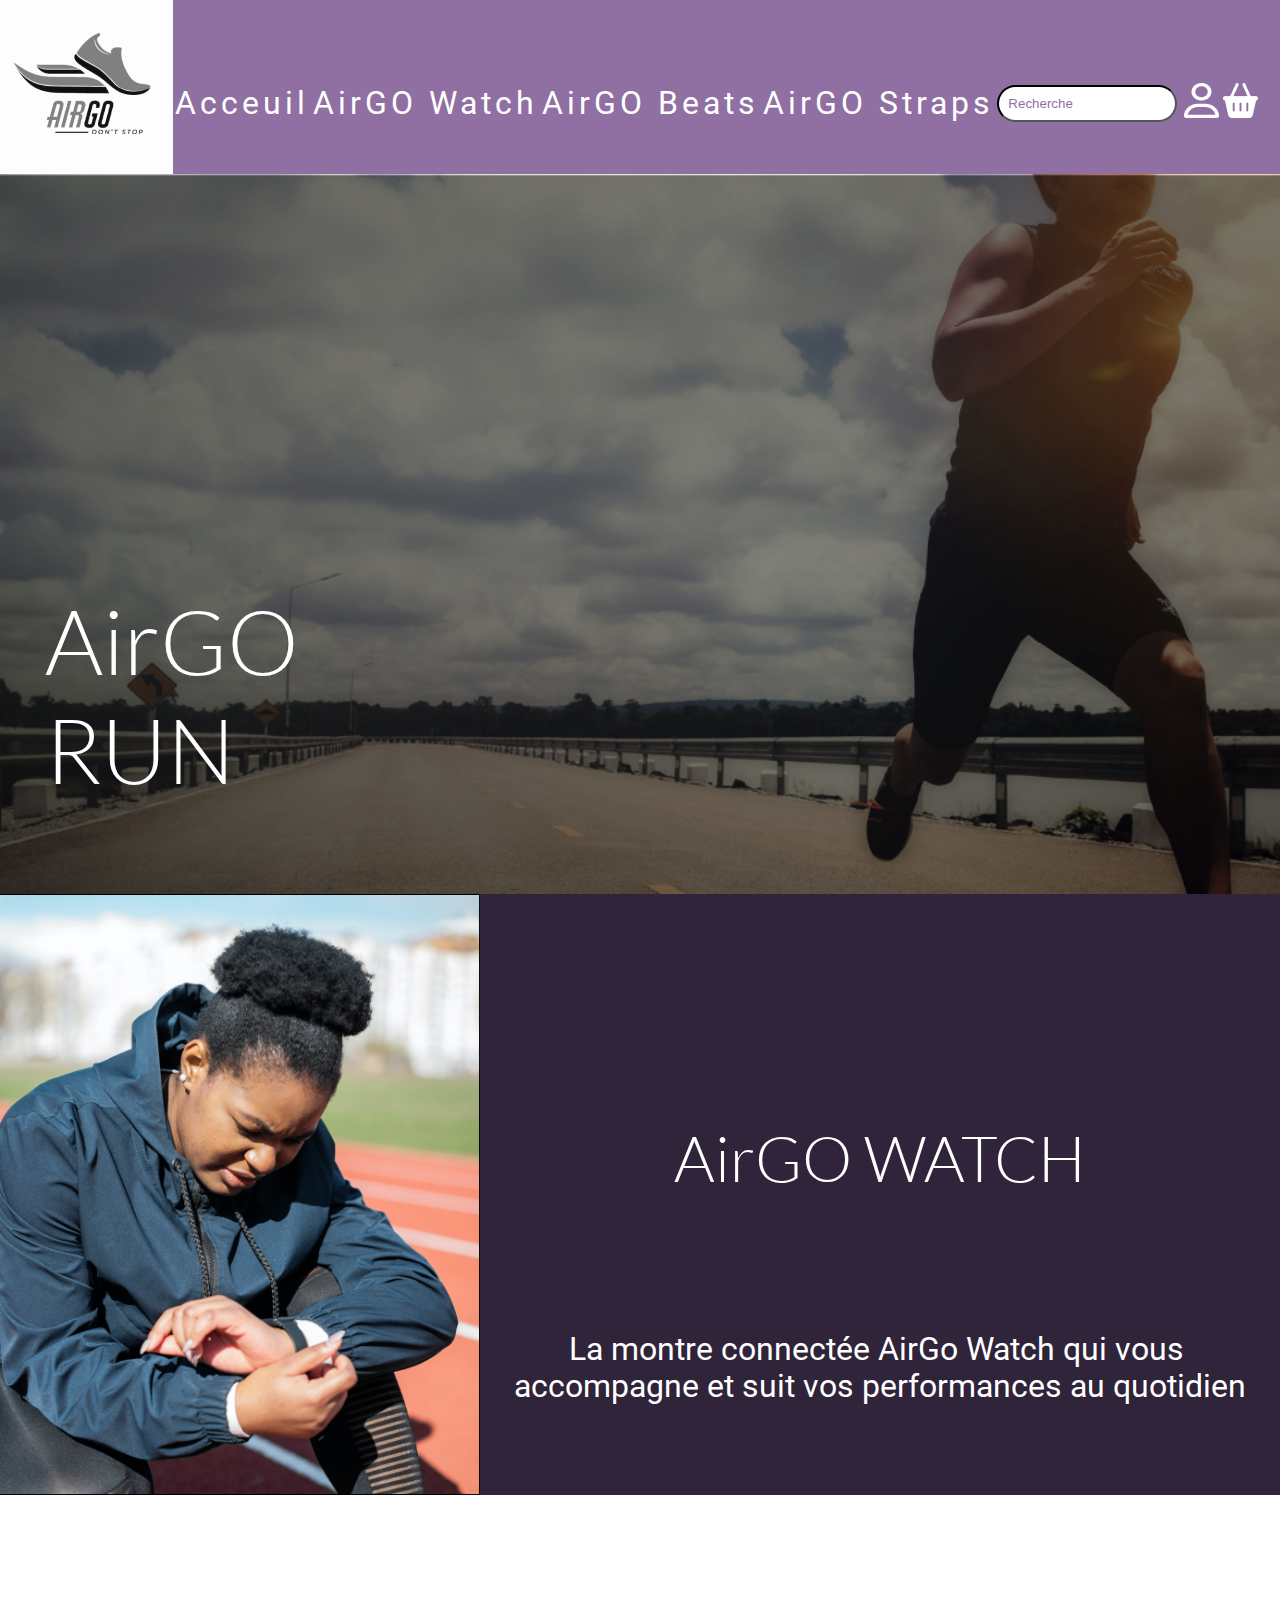
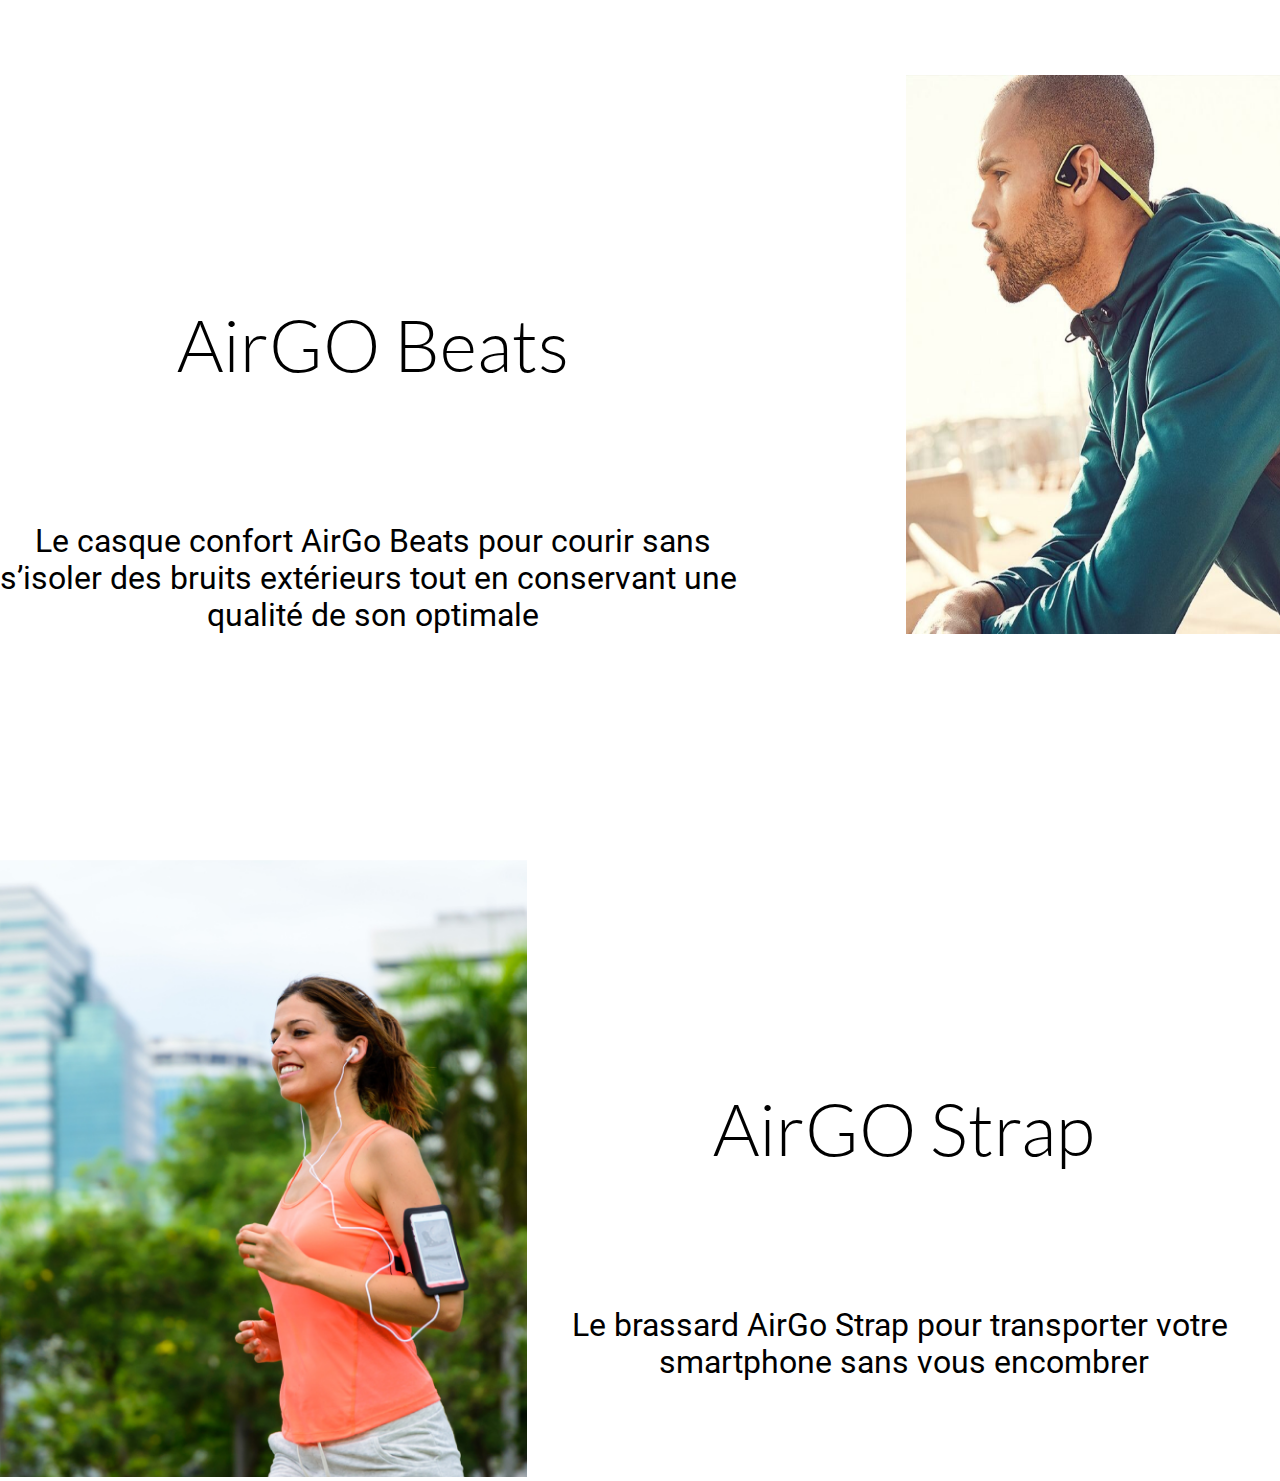
==== commit a123f800: "responsive commencé page acceuil terminé il reste quelques correctif a faire page airGo strap commen" ====
--- a/index.html
+++ b/index.html
@@ -51,6 +51,19 @@
 RUN</pre>
             </h1>
         </div>
+
+        <nav id="resp">
+            <hr>
+            <hr>
+            <hr>
+            <ul id="men">
+                <li>Accueil</li>
+                <li>AirGO Watch</li>
+                <li>AirGO Beats</li>
+                <li>AirGO Straps</li>
+
+            </ul>
+        </nav>
     </header>
 
 <!--END HEADER-->
@@ -65,8 +78,14 @@
         <div id="div-righta">
             <h2 id="h2a">AirGO WATCH</h2>
             <pre id="prea">La montre connectée AirGo Watch qui vous 
-accompagne et suit vos performances au quotidien</p>
+accompagne et suit vos performances au quotidien</pre>
         </div>
+
+    </section>
+    <section id="secta-bis">
+        <pre id="prea-bis">La montre connectée AirGo Watch 
+qui vous accompagne et suit vos 
+performances au quotidien</pre>
     </section>
     <!--END Section A -->
 
@@ -81,7 +100,12 @@
             <img id="img-size" src="./static/image/airgoBeats.accueil.png" alt="Casque de représentation">
         </div>
     </section>
-
+    <section id="sectb-bis">
+   <pre id="preb-bis">Le casque confort AirGo Beats 
+   pour courir sans s’isoler des bruits 
+  extérieurs tout en conservant une 
+  qualité de son optimale</pre>
+    </section>
     <section id="sectc">
         <div id="div-leftc">
 <img id="img-sizec" src="./static/image/airGoStrap.accueil.png" alt="bracelet représentation">
@@ -92,7 +116,11 @@
 smartphone sans vous encombrer</pre>
         </div>
     </section>
-
+    <section id="sectc-bis">
+        <pre id="prec-bis">La montre connectée AirGo Watch 
+qui vous accompagne et suit vos 
+performances au quotidien</pre>
+    </section>
 
     <!--START FOOTER-->
 
@@ -127,7 +155,7 @@
     </footer>
 
     <!--END FOOTER-->
-
+<script src="./script.js"></script>
 </body>
 
 </html>--- a/style.css
+++ b/style.css
@@ -13,6 +13,9 @@
 body{
     margin:0;
 }
+
+/* START HEADER */
+
 #contheader-nav{
     background-color: #9070A3;
     display: flex;
@@ -23,7 +26,7 @@
     width: 100%;
 }
 
-ul{
+#ul_navheader{
     display: flex;
     justify-content: space-around;
     height: 100%;
@@ -51,7 +54,11 @@
     align-items: center; 
 }
 #icn-user{
-    margin:calc(5 * var(--res))
+    margin:calc(5 * var(--res));
+    height: calc(10*var(--res));
+}
+#icn-panier{
+    height: calc(10*var(--res));
 }
 #search{
     border-radius: 2.5rem;
@@ -82,11 +89,13 @@
 }
 #pre-h1{
     font-family: "lato";
-    font-size: calc(80 * var(--res));
+    font-size: calc(100 * var(--res));
     color: #fff;
     margin-left: calc(50 * var(--res));
     font-weight: lighter;
 }
+/* END HEADER */
+
 #div-lefta{
     width: 60%;
 }
@@ -97,6 +106,9 @@
 #secta{
     display: flex;
     width: 100%;
+}
+#secta-bis{
+    display: none;
 }
 #h2a{
     text-align: center;
@@ -108,10 +120,10 @@
 }
 #prea{
     text-align: center;
-    font-size: calc(25 * var(--res));
+    font-size: calc(35 * var(--res));
     font-family: "roboto";
     color:#fff;
-    margin-top: calc(250 * var(--res));
+    margin-top: calc(150 * var(--res));
     margin-bottom: 0;
 }
 #watcha{
@@ -123,6 +135,9 @@
     display: flex;
     width: 100%;
     margin-top: calc(200 * var(--res));
+}
+#sectb-bis{
+    display: none;
 }
 #div-rightb{
     display: flex;
@@ -147,10 +162,10 @@
 }
 #preb{
     text-align: center;
-    font-size: calc(25 * var(--res));
+    font-size: calc(35 * var(--res));
     font-family: "roboto";
     color:#000;
-    margin-top: calc(200 * var(--res));
+    margin-top: calc(150 * var(--res));
     margin-bottom: 0;
 
 }
@@ -164,6 +179,9 @@
 display: flex;
 margin-top: calc(250 * var(--res));
 
+}
+#sectc-bis{
+    display: none;
 }
 
 #h2c{
@@ -177,10 +195,10 @@
 
 #prec{
     text-align: center;
-    font-size: calc(25 * var(--res));
+    font-size: calc(35 * var(--res));
     font-family: "roboto";
     color:#000;
-    margin-top: calc(200 * var(--res));
+    margin-top: calc(150 * var(--res));
     margin-bottom: 0;
 }
 #div-leftc{
@@ -191,4 +209,178 @@
 }
 #img-sizec{
     width: 100%;
+}
+/*
+Start footer
+*/
+#footer_home{
+    display: none;
+    /* display: flex; */
+    background-color:#444054 ;
+    width: 100%;
+    margin-top: calc(350 * var(--res));
+}
+.ulfooter{
+    margin: 0;
+    display: block;
+    padding: calc(50* var(--res));
+    margin-left: calc(90 * var(--res));
+}
+.renseig{
+width: 100%;
+display: flex;
+align-items: center;
+}
+.a_footer{
+    color: #fff;
+    font-family: "roboto";
+    font-size: calc(25 * var(--res));
+    text-decoration: none;
+}
+#logo{
+    width: 100%;
+text-align: right;
+}
+.icone-footer{
+    height: calc(100* var(--res));
+    margin-right: calc(55 * var(--res));
+    margin-top: calc(25 * var(--res));
+    margin-bottom: calc(25 * var(--res));
+}
+#size_pay{
+    height: calc(250 * var(--res));
+    margin-top: calc(25 * var(--res));
+    margin-right: calc(40 * var(--res));
+}
+#logo-burg{
+    display: none;
+}
+/*end header*/
+
+#resp{
+    width:100% ;
+    background-color: #9070A3;
+    padding-top: 15px;
+    padding-bottom: 16px;
+    display: none;
+    animation: fade 0.5s;
+}
+#resp hr{
+    border-radius: 2px;
+    height: 4px;
+    width: 26px;
+    border: 0px;
+    background-color: antiquewhite;
+    margin: 5px 5px;
+    text-align: right;
+}
+
+#resp ul{
+    display: none;
+    padding-inline-start: 0px;
+    margin: 0;
+}
+
+#resp ul li{
+    text-align: center;
+    width: 60%;
+    margin: 0 auto;
+    font-family: sans-serif;
+    list-style: none;
+    padding: 10px 3px;
+    color: antiquewhite;
+    font-weight: bold;
+    transition: color 0.5s, background-color 0.5s;
+}
+#resp ul li:hover{
+    color: #9070A3;
+    background-color: antiquewhite;
+}
+@keyframes fadein {
+    0% {
+        height: 0px;
+        opacity: 0;
+    }
+
+    100% {
+        height:190px;
+        opacity: 1;
+    }
+}
+@keyframes fadeout {
+    0% {
+        opacity: 1;
+        height:190px;
+    }
+
+    100% {
+        opacity: 0;
+        height: 0px;
+    }
+}
+@media screen and (max-width: 960px) {
+    #resp{
+        display: block;
+        text-align: -moz-right;   
+    }
+    #contheader-nav, #iconeheader, #img-header, #prea, #preb, #prec{
+        display: none;
+    }
+    #secta-bis{
+        display: block;
+        color: #9070A3;
+        font-size: calc(45*var(--res));
+        text-align: center;
+    }
+    #prea-bis{
+        font-family: "roboto";
+    }
+    #sectb-bis{
+        display: block;
+        color: #fff;
+        font-size: calc(45*var(--res));
+        text-align: center;
+        background-color: #9070A3;
+padding-top: 15px;
+padding-bottom: 15px;
+        width: 100%;
+    }
+    #preb-bis{
+        font-family: "roboto";
+        margin: 0;
+        width: 100%;
+    }
+    #sectc-bis{
+        display: block;
+        color: #9070A3;
+        font-size: calc(45*var(--res));
+        text-align: center;
+    }
+    #prec-bis{
+        font-family: "roboto";
+    }
+    #div-righta{
+        display: flex;
+        align-items: center;
+        justify-content: center;
+       }
+       #h2a{
+        margin: 0;
+       }
+       #div-leftb{
+        display: flex;
+        align-items: center;
+        justify-content: center;
+       }
+       #h2b{
+        margin: 0;
+       }
+       #h2c{
+        margin: 0;
+       }
+       #rightc{
+        display: flex;
+        align-items: center;
+        justify-content: center;
+       }
 }